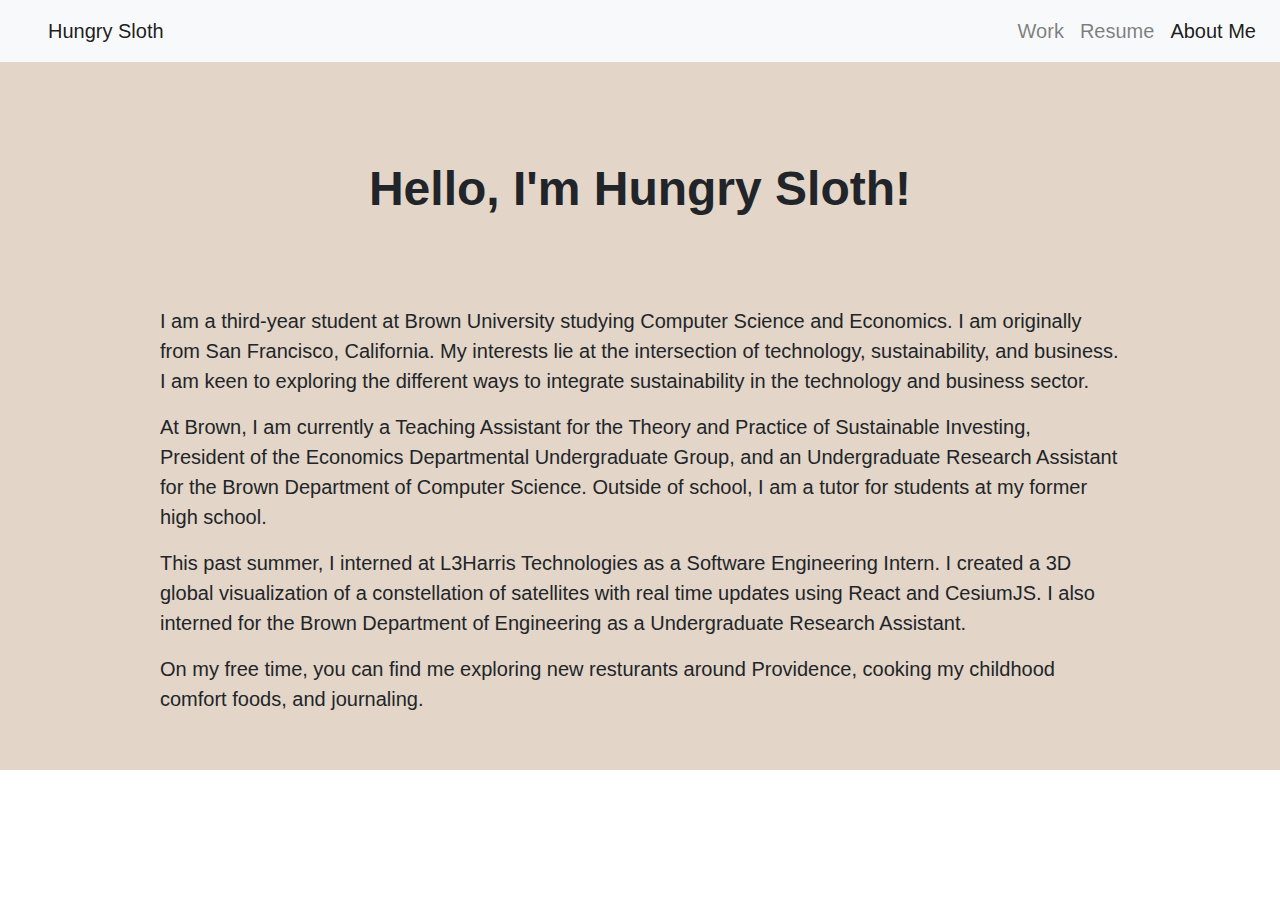
==== about.html @ 65e48c47 "about me padding" ====
<!doctype html>
<html lang="en">

<head>
    <meta charset="utf-8">
    <meta name="viewport" content="width=device-width, initial-scale=1">
    <link rel="stylesheet" href="bootstrap.css">
    <link rel="stylesheet" href="style.css">
    <link rel="stylesheet" href="https://fonts.googleapis.com/css?family=Tangerine">
    <link rel="stylesheet" href="https://cdn.jsdelivr.net/npm/bootstrap@4.3.1/dist/css/bootstrap.min.css"
        integrity="sha384-ggOyR0iXCbMQv3Xipma34MD+dH/1fQ784/j6cY/iJTQUOhcWr7x9JvoRxT2MZw1T" crossorigin="anonymous">
    <link href="https://cdn.jsdelivr.net/npm/bootstrap@5.2.2/dist/css/bootstrap.min.css" rel="stylesheet"
        integrity="sha384-Zenh87qX5JnK2Jl0vWa8Ck2rdkQ2Bzep5IDxbcnCeuOxjzrPF/et3URy9Bv1WTRi" crossorigin="anonymous">
    <script src="https://cdn.jsdelivr.net/npm/bootstrap@5.2.2/dist/js/bootstrap.bundle.min.js"
        integrity="sha384-OERcA2EqjJCMA+/3y+gxIOqMEjwtxJY7qPCqsdltbNJuaOe923+mo//f6V8Qbsw3"
        crossorigin="anonymous"></script>
    <title>Final Portfolio</title>
</head>

<body>
    <!-- nav bar was adopted using https://www.codeply.com/p/7plDNvBJnB -->
    <nav class="navbar navbar-light bg-light navbar-expand-md fixed-top mr-auto #3A1C1B;">
        <a id="left-nav" class="navbar-brand" href="index.html"> Hungry Sloth</a>
        <button class="navbar-toggler" aria-label="toggle navigation" data-bs-toggle="collapse"
            data-bs-target="#navbar">
            <span class="navbar-toggler-icon"></span>
        </button>
        <div class="navbar-collapse collapse mr-auto" id="navbar">
            <ul class="navbar-nav ml-auto">
                <li class="nav-item"><a class="nav-link" aria-current="page" href="index.html">Work</a></li>
                <li class="nav-item"><a class="nav-link">Resume</a></li>
                <li class="nav-item"><a class="nav-link active">About Me</a></li>

            </ul>
        </div>
    </nav>

    <div id="aboutme" class="d-flex flex-column align-items-center">

        <h1>Hello, I'm Hungry Sloth! </h1>
        <p class="lead" id="bio">I am a third-year student at Brown University studying Computer Science and
            Economics. I am originally from San Francisco, California. My interests lie at the intersection of
            technology, sustainability, and business. I am keen to exploring the different ways to integrate
            sustainability in the technology and business sector.</p>

        <p class="lead" id="bio">At Brown, I am currently a Teaching Assistant for the Theory and Practice of
            Sustainable Investing, President of the Economics Departmental Undergraduate Group, and an Undergraduate
            Research Assistant for the Brown Department of Computer Science. Outside of school, I am a tutor for
            students at my former high school.</p>

        <p class="lead" id="bio">This past summer, I interned at L3Harris Technologies as a Software Engineering Intern.
            I created a 3D global visualization of a constellation of satellites with real time updates using React and
            CesiumJS. I also interned for the Brown Department of Engineering as a Undergraduate Research Assistant.
        </p>

        <p class="lead" id="bio">On my free time, you can find me exploring new resturants around Providence, cooking
            my childhood comfort foods, and journaling.
        </p>
    </div>

</body>

</html>
---- style.css ----
.logo {
    padding-left: 1rem;
    width: 10rem;
    height: 5rem;
}

.menubar {
    width: 2rem;
    height: 2rem;
}

.navbar-nav {
    font-size: 20px;
    color: black;
}

#left-nav {
    padding-left: 2rem;
}

.banner {
    width: 100%;
    height: 500px;
    position: relative;
    object-fit: cover;
}

.hours {
    align-items: center;
    justify-content: center;
}

#title {
    padding-bottom: 40px;
    background-color: #d0a3bc9a;
}

#aboutme {
    padding-bottom: 40px;
    background-color: #d0b9a39a;
}

#aboutme h1 {
    padding-top: 10rem;
    padding-bottom: 5rem;
    font-size: 3rem;
    font-weight: bold;
    /* font-family: "Belleza"; */
    align-items: center;
    justify-content: center;
    justify-items: center;
    align-content: center;
    text-align: center;
}

#title h1 {
    padding-top: 10rem;
    padding-bottom: 5rem;
    font-size: 3rem;
    font-weight: bold;
    /* font-family: "Belleza"; */
    align-items: center;
    justify-content: center;
    justify-items: center;
    align-content: center;
    text-align: center;
}

h3 {
    text-align: center;
    margin-left: 3rem;
    margin-right: 3rem;
}

img {
    width: 60%;
    height: auto;
    align-items: center;
    justify-content: center;
}

li span {
    font-weight: normal;
}

.market-container {
    display: flex;
    justify-content: center;
    align-items: center;
    flex-wrap: wrap;
    gap: 5rem;
    padding-bottom: 5rem;

}

/* .market-container img {
    width: 350px;
    height: 250px;
} */


a:hover img {
    transform: scale(1.05);
    box-shadow: 0 0 10px rgba(0, 0, 0, 0.5);
}

.market-card {
    display: flex;
    flex-direction: column;
    align-items: stretch;
    justify-content: center;
}

.innews-container {
    display: flex;
    justify-content: center;
    align-items: center;
    flex-wrap: wrap;
    gap: 5rem;
    background-color: #dee4dd;
    padding-top: 7rem;
    padding-bottom: 7rem;
}

.innews-container img {
    width: 350px;
    height: 350px;
}

.innews-card {
    display: flex;
    flex-direction: column;
    align-items: stretch;
    justify-content: center;
}

.dev-container {
    display: flex;
    justify-content: center;
    align-items: center;
    flex-wrap: wrap;
    gap: 5rem;

    padding-top: 7rem;
    padding-bottom: 5rem;
}

.dev-container img {
    width: 350px;
    height: 280px;
}

.dev-card {
    display: flex;
    flex-direction: column;
    align-items: stretch;
    justify-content: center;
}

.dev-card h2 {
    color: #960f59d0;
}

.innews-card p {
    display: flex;
    flex-direction: column;
    align-items: stretch;
    justify-content: center;
    flex-wrap: wrap;
    width: 350px;
}

#bio {
    padding-left: 10rem;
    padding-right: 10rem;
}

#title-text h1 {
    padding: 3rem;
    text-align: left;
}

#title-text h3 {
    width: 30rem;
    text-align: left;
}

#overview {
    background-color: #dee4dd;
    display: flex;
}

#preparation {
    background-color: #dee4dd;
    display: flex;
    flex-direction: column;
    align-items: stretch;
    flex-wrap: wrap;
}

#observations {
    background-color: #dee4dd;
    display: flex;
    flex-direction: column;
    align-items: stretch;
    flex-wrap: wrap;
}

#innews {
    background-color: #dee4dd;
    display: flex;
    flex-direction: column;
    align-items: stretch;
    flex-wrap: wrap;
}

#dev {

    display: flex;
    flex-direction: column;
    align-items: stretch;
    flex-wrap: wrap;
    background-color: #efcde09a;
}

#about-prod {

    display: flex;
    flex-direction: column;
    align-items: stretch;
    flex-wrap: wrap;
    background-color: #efcde09a;
}

#about-prod h2 {

    padding-bottom: 2rem;
}

#product {
    padding-left: 3rem;
    padding-right: 3rem;
    padding-bottom: 3rem;
}

hr {
    width: 80%;
    color: black;
    background-color: black;
}

#modals {
    height: 10rem;
    width: 10rem;
}

.partner {
    display: flex;
    flex-wrap: wrap;
    flex-direction: row;
}

.row {
    display: flex;
    right: 0px;
}

.column {
    flex: 33.33%;
}

.question {
    position: fixed;
    bottom: 0px;
    right: 0px;
    padding-right: 1rem;
}

.innews-card h4 {
    display: flex;
    flex-direction: row;
    align-items: stretch;
    justify-content: center;
    flex-wrap: wrap;
    width: 350px;
    right: 0px;
}

.innews-card h3 {
    display: flex;
    flex-direction: row;
    align-items: stretch;
    justify-content: center;
    flex-wrap: wrap;
    width: 350px;
    right: 0px;
}

.dev-card h4 {
    display: flex;
    flex-direction: row;
    align-items: stretch;
    justify-content: center;
    text-align: left;
    flex-wrap: wrap;
    width: 350px;
    right: 0px;
    padding-bottom: 2rem;
}

/* h1 {
    display: flex;
    flex-direction: row;
    align-items: center;
    justify-content: center;
    flex-wrap: wrap;
} */

.iconDetails {
    float: left;
    height: 15rem;
    width: 20rem;
    padding-right: 2rem;
}

.container2 {
    width: 100%;
    display: flex;
    align-items: center;
    flex-direction: column;
}

.container2 img {
    width: 20rem;
    margin-left: 10rem;
    margin-right: 5rem;
}

#arrow {
    width: 2rem;
    height: 2rem;
}

#arr {
    text-align: center;
}

.mkt {
    padding-top: 60px;
    padding-bottom: 2rem;
}

.thenews {
    padding-top: 1rem;
    padding-bottom: 2rem;
}

.market-card h4 {
    display: flex;
    flex-direction: row;
    align-items: stretch;
    justify-content: center;
    flex-wrap: wrap;
    width: 350px;
    right: 0px;
}

.innews-card h4 {
    display: flex;
    flex-direction: row;
    align-items: stretch;
    justify-content: center;
    flex-wrap: wrap;
    width: 350px;
    right: 0px;
}

#logo {
    width: 4.7rem;
    height: 2.8rem;
}

#logo2 {
    width: 3rem;
    height: 3rem;
}

/* ABOUT SECTION */

.about-container {
    display: flex;
    justify-content: center;
    flex-wrap: wrap;
    gap: 5rem;
    background-color: #dee4dd;
    padding-top: 30px;
}

.about-card {
    width: 30rem;
    text-align: center;
}

.about-card h2 {
    padding-bottom: 2rem;
}

.about-card div {
    height: 25rem;
}

@media (max-width: 1200px) {
    .about-card {
        width: 20rem;
        height: 15rem;
    }

    .about-card div {
        height: 15rem;
    }

    #title h1 {
        text-align: center;
    }

    #title p {
        text-align: left;
    }

    #title-text h3 {
        width: 20rem;
        text-align: left;
    }

    .title h3 {
        text-align: left;
    }

    .innews-container img {
        width: 200px;
        height: 200px;
    }

}

@media (min-width: 1998px) {
    .about-card {
        width: 80rem;
        height: 80rem;
    }

    .about-card div {
        height: 80rem;
    }

    #title h1 {
        text-align: center;
        font-size: 20rem;
    }

    #hours h3 {
        font-size: 8rem;
        text-align: center;
    }

    #market {
        padding-top: 7rem;
    }

    #market h2 {
        font-size: 10rem;
        text-align: center;
    }

    #market img {
        width: 40rem;
    }

    .market-container {
        display: flex;
        justify-content: center;
        align-items: center;
        flex-wrap: wrap;
        gap: 5rem;

    }

    /* .market-container img {
        width: 400rem;
        height: 200rem;
    } */

    #modals {
        height: 40rem;
        width: 40rem;
    }

    #news {
        padding-top: 7rem;
    }

    #news h2 {
        font-size: 10rem;
        text-align: center;
    }

    #news h3 {
        font-size: 8rem;
        display: flex;
        flex-direction: column;
        align-items: stretch;
        justify-content: center;
        text-align: center;
    }

    #news h4 {
        font-size: 6rem;
        display: flex;
        flex-direction: column;
        align-items: stretch;
        justify-content: center;
        text-align: center;
    }

    .innews-container {
        display: flex;
        justify-content: center;
        align-items: center;
        flex-wrap: wrap;
        gap: 30rem;
        background-color: #dee4dd;
        /* padding-top: 5rem;
        padding-bottom: 5rem; */
    }

    .innews-container img {
        width: 80rem;
        height: 50rem;
    }

    .innews-card {
        display: flex;
        flex-direction: column;
        align-items: stretch;
        justify-content: center;
    }

    #arrtitle {
        display: flex;
        flex-direction: column;
        align-items: stretch;
        justify-content: center;
        flex-wrap: wrap;
        width: 80rem;
        text-align: center;
    }

    #arr {
        display: flex;
        flex-direction: column;
        align-items: stretch;
        justify-content: center;
        flex-wrap: wrap;
        width: 80rem;
        text-align: center;
    }

    #about {
        font-size: 10rem;
    }

    #foot p {
        font-size: 6rem;
    }

    #arrow {
        width: 6rem;
        height: 6rem;
    }

    #logo {
        width: 15rem;
        height: 10rem;
    }

    #logo2 {
        width: 10rem;
        height: 10rem;
    }

    .about-card div {
        height: 60rem;
    }

    .about-container {
        display: flex;
        justify-content: center;
        flex-wrap: wrap;
        gap: 30rem;
        background-color: #dee4dd;
        padding-top: 10rem;
    }


    .banner {
        width: 100%;
        height: 1500px;
        position: relative;
        object-fit: cover;
    }

    .navbar {
        min-height: 300px;
    }

    .navbar-expand-md .navbar-nav {
        padding: 30rem;
    }

    .logo {
        padding-left: 1rem;
        width: 40rem;
        height: 20rem;
    }

    .navbar-nav {
        font-size: 6rem;
    }
}

#foot {
    padding-top: 50px;
}
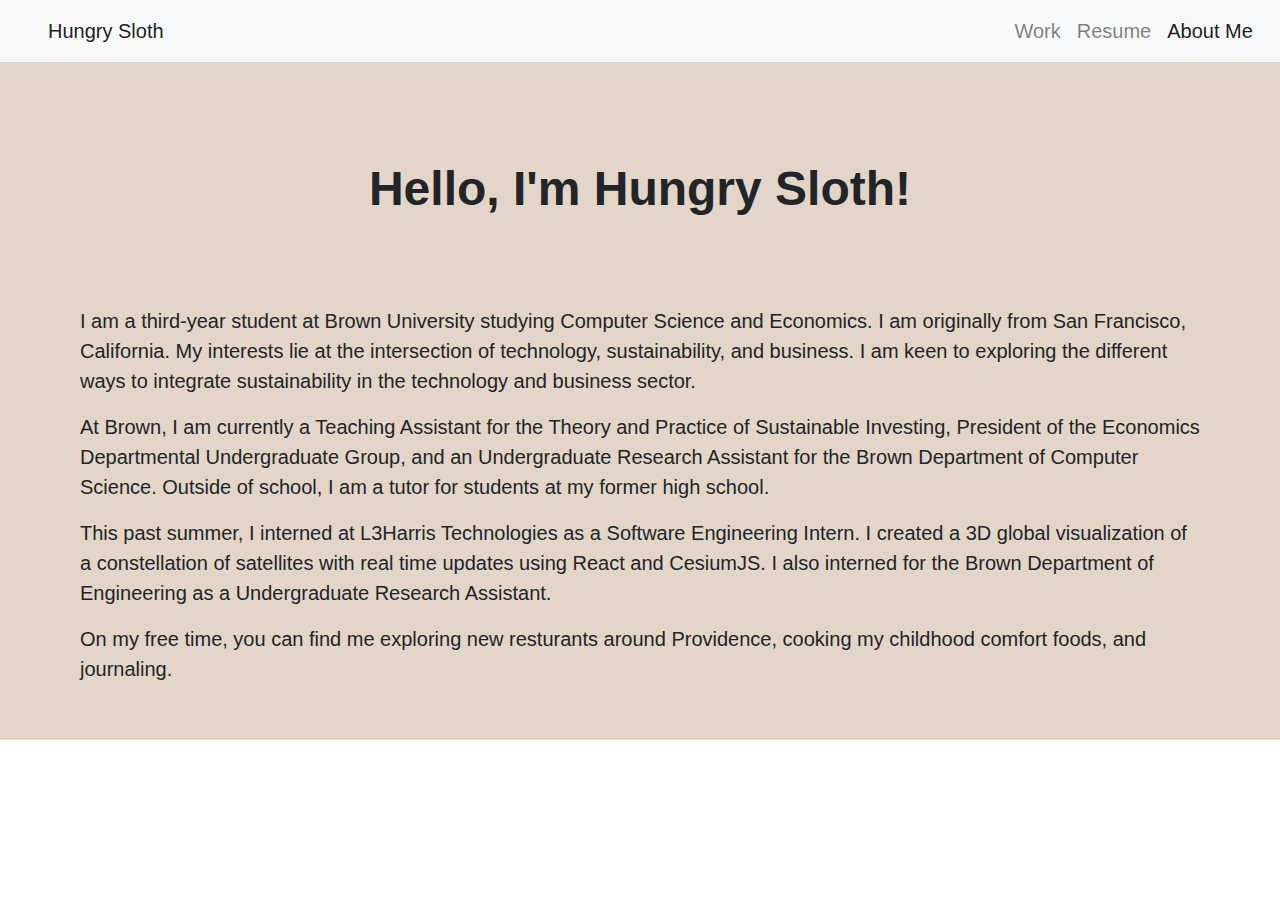
==== commit 39aba36c: "fixed responsiveness" ====
--- a/about.html
+++ b/about.html
@@ -28,14 +28,14 @@
         <div class="navbar-collapse collapse mr-auto" id="navbar">
             <ul class="navbar-nav ml-auto">
                 <li class="nav-item"><a class="nav-link" aria-current="page" href="index.html">Work</a></li>
-                <li class="nav-item"><a class="nav-link">Resume</a></li>
+                <li class="nav-item"><a class="nav-link" href="resume.html">Resume</a></li>
                 <li class="nav-item"><a class="nav-link active">About Me</a></li>
 
             </ul>
         </div>
     </nav>
 
-    <div id="aboutme" class="d-flex flex-column align-items-center">
+    <div id="aboutme" class="d-flex flex-column">
 
         <h1>Hello, I'm Hungry Sloth! </h1>
         <p class="lead" id="bio">I am a third-year student at Brown University studying Computer Science and
--- a/style.css
+++ b/style.css
@@ -1,17 +1,319 @@
-.logo {
-    padding-left: 1rem;
-    width: 10rem;
-    height: 5rem;
-}
-
-.menubar {
-    width: 2rem;
-    height: 2rem;
+/* html {
+    -webkit-font-smoothing: antialiased !important;
+    -moz-osx-font-smoothing: grayscale !important;
+    -ms-font-smoothing: antialiased !important;
+}
+
+body {
+    font-family: 'Open Sans', sans-serif;
+    font-size: 16px;
+    color: #555555;
+} */
+
+.md-stepper-horizontal {
+    display: table;
+    width: 100%;
+    margin: 0 auto;
+    /* background-color: #FFFFFF;
+    box-shadow: 0 3px 8px -6px rgba(0, 0, 0, .50); */
+}
+
+.md-stepper-horizontal .md-step {
+    display: table-cell;
+    position: relative;
+    padding: 24px;
+}
+
+/* .md-stepper-horizontal .md-step:hover,
+.md-stepper-horizontal .md-step:active {
+    background-color: rgba(0, 0, 0, 0.04);
+}
+
+.md-stepper-horizontal .md-step:active {
+    border-radius: 15% / 75%;
+}
+
+.md-stepper-horizontal .md-step:first-child:active {
+    border-top-left-radius: 0;
+    border-bottom-left-radius: 0;
+}
+
+.md-stepper-horizontal .md-step:last-child:active {
+    border-top-right-radius: 0;
+    border-bottom-right-radius: 0;
+}
+
+.md-stepper-horizontal .md-step:hover .md-step-circle {
+    background-color: #ac1717;
+} */
+
+.md-stepper-horizontal .md-step:first-child .md-step-bar-left,
+.md-stepper-horizontal .md-step:last-child .md-step-bar-right {
+    display: none;
+}
+
+.md-stepper-horizontal .md-step .md-step-circle {
+    width: 30px;
+    height: 30px;
+    margin: 0 auto;
+    background-color: #000000;
+    border-radius: 50%;
+    text-align: center;
+    line-height: 30px;
+    font-size: 16px;
+    font-weight: 600;
+    color: #FFFFFF;
+}
+
+/* .md-stepper-horizontal.green .md-step.active .md-step-circle {
+    background-color: #00AE4D;
+} */
+
+.md-stepper-horizontal.orange .md-step.active .md-step-circle {
+    background-color: #2f2c29;
+}
+
+/* .md-stepper-horizontal .md-step.active .md-step-circle {
+    background-color: rgb(33, 150, 243);
+} */
+
+.md-stepper-horizontal .md-step.done .md-step-circle:before {
+    font-family: 'FontAwesome';
+    font-weight: 100;
+    content: "\f00c";
+}
+
+.md-stepper-horizontal .md-step.done .md-step-circle *,
+.md-stepper-horizontal .md-step.editable .md-step-circle * {
+    display: none;
+}
+
+.md-stepper-horizontal .md-step.editable .md-step-circle {
+    -moz-transform: scaleX(-1);
+    -o-transform: scaleX(-1);
+    -webkit-transform: scaleX(-1);
+    transform: scaleX(-1);
+}
+
+.md-stepper-horizontal .md-step.editable .md-step-circle:before {
+    /* font-family: 'FontAwesome'; */
+    font-weight: 100;
+    content: "\f040";
+}
+
+.md-stepper-horizontal .md-step .md-step-title {
+    margin-top: 16px;
+    font-size: 16px;
+    font-weight: 600;
+}
+
+.md-stepper-horizontal .md-step .md-step-title,
+.md-stepper-horizontal .md-step .md-step-optional {
+    text-align: center;
+    color: rgba(0, 0, 0, .26);
+}
+
+.md-stepper-horizontal .md-step.active .md-step-title {
+    font-weight: 600;
+    color: rgba(0, 0, 0, .87);
+}
+
+.md-stepper-horizontal .md-step.active.done .md-step-title,
+.md-stepper-horizontal .md-step.active.editable .md-step-title {
+    font-weight: 600;
+}
+
+.md-stepper-horizontal .md-step .md-step-optional {
+    font-size: 12px;
+}
+
+.md-stepper-horizontal .md-step.active .md-step-optional {
+    color: rgba(0, 0, 0, .54);
+}
+
+.md-stepper-horizontal .md-step .md-step-bar-left,
+.md-stepper-horizontal .md-step .md-step-bar-right {
+    position: absolute;
+    top: 36px;
+    height: 1px;
+    border-top: 1px solid #000000;
+}
+
+.md-stepper-horizontal .md-step .md-step-bar-right {
+    right: 0;
+    left: 50%;
+    margin-left: 20px;
+}
+
+.md-stepper-horizontal .md-step .md-step-bar-left {
+    left: 0;
+    right: 50%;
+    margin-right: 20px;
+}
+
+#hifi-iterative {
+    width: 13rem;
+    height: auto;
+}
+
+.userContainer {
+    display: flex;
+    flex-direction: row;
+    align-items: top;
+    justify-content: center;
+    gap: 5rem;
+    flex-wrap: wrap;
+}
+
+.userCard {
+    width: 300px;
+    background-color: #ebebeb;
+    border-radius: 15px;
+    box-shadow: 0 0 10px 0 rgba(0, 0, 0, 0.2);
+    color: black;
+}
+
+.userImage {
+    width: 200px;
+    height: 200px;
+    border-radius: 50%;
+    object-fit: cover;
+    margin-top: 1rem;
+
+}
+
+#userImageOne {
+    background-color: #32a0d0;
+    justify-content: center;
+    align-items: center;
+}
+
+#userImageTwo {
+    background-color: #828bec;
+}
+
+#userImageThree {
+    background-color: #943bc7;
+}
+
+
+.userHeader {
+    padding: 1rem;
+    font-size: 1.5rem;
+    font-weight: 600;
+    padding: 1rem;
+    align-items: center;
+    justify-content: center;
+    text-align: center;
+}
+
+.userSectionContainer {
+    text-align: left;
+    padding: 0 1rem;
+}
+
+/* a {
+        margin: 0 auto;
+        color:rgb(189, 17, 104);
+        text-decoration: underline;
+      }
+  
+      a:hover {
+        color:rgb(124, 5, 64);
+      } */
+
+.userSectionHeader {
+    font-size: 1.2rem;
+    font-weight: 600;
+    padding-bottom: 0.5rem;
+    text-align: center;
+}
+
+strong {
+    padding-left: 0.5rem;
+}
+
+ul {
+    padding-left: 2.5rem;
+    margin: 0.2rem;
+}
+
+
+
+
+#vis-design {
+    width: 18rem;
+    height: 20rem;
+}
+
+.feedbackContainer {
+    display: flex;
+    flex-direction: row;
+    align-items: top;
+    justify-content: center;
+    gap: 5rem;
+    flex-wrap: wrap;
+}
+
+.feedbackItem {
+    /* flex: 1; */
+    width: 320px;
+    background-color: #ebebeb;
+    border-radius: 15px;
+    box-shadow: 0 0 10px 0 rgba(0, 0, 0, 0.2);
+    color: black;
+}
+
+.feedbackImage {
+    width: 320px;
+    height: 200px;
+    border-radius: 10px;
+    object-fit: cover;
+}
+
+.feedbackHeader {
+    padding: 1rem;
+    font-size: 1.5rem;
+    font-weight: 500;
+    align-items: center;
+    justify-content: center;
+    text-align: center;
+}
+
+.feedbackTextContainer {
+    display: flex;
+    flex-direction: row;
+    align-items: top;
+    justify-content: center;
+    gap: 1rem;
+    padding: 0 1rem;
+    text-align: left;
 }
 
 .navbar-nav {
     font-size: 20px;
     color: black;
+}
+
+.proto-container img {
+    width: 350px;
+    height: 290px;
+}
+
+.proto-container {
+    display: flex;
+    justify-content: center;
+    align-items: start;
+    flex-wrap: wrap;
+    gap: 2rem;
+}
+
+#design {
+
+    text-align: center;
+    justify-content: center;
+    align-items: center;
+    padding-bottom: 5rem;
 }
 
 #left-nav {
@@ -33,6 +335,30 @@
 #title {
     padding-bottom: 40px;
     background-color: #d0a3bc9a;
+}
+
+#dev-title {
+    padding-top: 60px;
+    padding-bottom: 40px;
+    background-color: #d0a3bc9a;
+}
+
+#redesign-title {
+    padding-top: 60px;
+    padding-bottom: 40px;
+    background-color: #7f9fc9c4;
+}
+
+#iterative-title {
+    padding-top: 60px;
+    padding-bottom: 40px;
+    background-color: #a278bd9a;
+}
+
+#personas-title {
+    padding-top: 60px;
+    padding-bottom: 40px;
+    background-color: #3a211f57;
 }
 
 #aboutme {
@@ -66,6 +392,58 @@
     text-align: center;
 }
 
+#dev-title h1 {
+    padding-top: 15rem;
+    padding-bottom: 15rem;
+    font-size: 5rem;
+    font-weight: bold;
+    /* font-family: "Belleza"; */
+    align-items: center;
+    justify-content: center;
+    justify-items: center;
+    align-content: center;
+    text-align: center;
+}
+
+#iterative-title h1 {
+    padding-top: 15rem;
+    padding-bottom: 15rem;
+    font-size: 5rem;
+    font-weight: bold;
+    /* font-family: "Belleza"; */
+    align-items: center;
+    justify-content: center;
+    justify-items: center;
+    align-content: center;
+    text-align: center;
+}
+
+#redesign-title h1 {
+    padding-top: 15rem;
+    padding-bottom: 15rem;
+    font-size: 5rem;
+    font-weight: bold;
+    /* font-family: "Belleza"; */
+    align-items: center;
+    justify-content: center;
+    justify-items: center;
+    align-content: center;
+    text-align: center;
+}
+
+#personas-title h1 {
+    padding-top: 15rem;
+    padding-bottom: 15rem;
+    font-size: 5rem;
+    font-weight: bold;
+    /* font-family: "Belleza"; */
+    align-items: center;
+    justify-content: center;
+    justify-items: center;
+    align-content: center;
+    text-align: center;
+}
+
 h3 {
     text-align: center;
     margin-left: 3rem;
@@ -93,13 +471,51 @@
 
 }
 
+#market img {
+    height: 20rem;
+}
+
 /* .market-container img {
     width: 350px;
     height: 250px;
 } */
 
-
-a:hover img {
+.probs-container {
+    display: flex;
+    justify-content: center;
+    align-items: start;
+    flex-wrap: wrap;
+    gap: 2rem;
+    padding-left: 3rem;
+    padding-right: 3rem;
+}
+
+.probs-container img {
+    width: 350px;
+    height: 290px;
+}
+
+.probs-card {
+    display: flex;
+    flex-direction: column;
+    align-items: stretch;
+    justify-content: center;
+    background-color: rgb(255, 255, 255);
+    padding: 1rem;
+    width: 16rem;
+    border-radius: 2rem;
+}
+
+#probs {
+    display: flex;
+    flex-direction: column;
+    align-items: stretch;
+    flex-wrap: wrap;
+    padding-bottom: 3rem;
+}
+
+
+a.links:hover img {
     transform: scale(1.05);
     box-shadow: 0 0 10px rgba(0, 0, 0, 0.5);
 }
@@ -139,10 +555,9 @@
     justify-content: center;
     align-items: center;
     flex-wrap: wrap;
-    gap: 5rem;
-
     padding-top: 7rem;
-    padding-bottom: 5rem;
+    column-gap: 15rem;
+    padding-bottom: 3rem;
 }
 
 .dev-container img {
@@ -161,6 +576,84 @@
     color: #960f59d0;
 }
 
+.redesign-container {
+    display: flex;
+    justify-content: center;
+    align-items: center;
+    flex-wrap: wrap;
+    padding-top: 7rem;
+    column-gap: 15rem;
+    padding-bottom: 2rem;
+}
+
+.redesign-container img {
+    width: 350px;
+    height: 280px;
+}
+
+.redesign-card {
+    display: flex;
+    flex-direction: column;
+    align-items: stretch;
+    justify-content: center;
+}
+
+.redesign-card h2 {
+    color: #0f4096de;
+}
+
+.iterative-container {
+    display: flex;
+    justify-content: center;
+    align-items: center;
+    flex-wrap: wrap;
+    padding-top: 7rem;
+    column-gap: 15rem;
+    padding-bottom: 3rem;
+}
+
+.iterative-container img {
+    width: 350px;
+    height: 280px;
+}
+
+.iterative-card {
+    display: flex;
+    flex-direction: column;
+    align-items: stretch;
+    justify-content: center;
+}
+
+.iterative-card h2 {
+    color: #5e0f96d0;
+}
+
+.personas-container {
+    display: flex;
+    justify-content: center;
+    align-items: center;
+    flex-wrap: wrap;
+    padding-top: 7rem;
+    column-gap: 15rem;
+    padding-bottom: 2rem;
+}
+
+.personas-container img {
+    width: 350px;
+    height: 280px;
+}
+
+.personas-card {
+    display: flex;
+    flex-direction: column;
+    align-items: stretch;
+    justify-content: center;
+}
+
+.personas-card h2 {
+    color: #471e1ede;
+}
+
 .innews-card p {
     display: flex;
     flex-direction: column;
@@ -171,8 +664,8 @@
 }
 
 #bio {
-    padding-left: 10rem;
-    padding-right: 10rem;
+    margin-left: 5rem;
+    margin-right: 5rem;
 }
 
 #title-text h1 {
@@ -220,9 +713,38 @@
     flex-direction: column;
     align-items: stretch;
     flex-wrap: wrap;
+
     background-color: #efcde09a;
 }
 
+#responsive-redesign {
+
+    display: flex;
+    flex-direction: column;
+    align-items: stretch;
+    flex-wrap: wrap;
+    background-color: #a1b9dd9a;
+}
+
+#personas-stoyboarding {
+
+    display: flex;
+    flex-direction: column;
+    align-items: stretch;
+    flex-wrap: wrap;
+    background-color: #452a2a27;
+}
+
+#iterative {
+
+    display: flex;
+    flex-direction: column;
+    align-items: stretch;
+    flex-wrap: wrap;
+
+    background-color: #bea3d09a;
+}
+
 #about-prod {
 
     display: flex;
@@ -233,20 +755,126 @@
 }
 
 #about-prod h2 {
-
+    text-align: center;
     padding-bottom: 2rem;
 }
 
+#about-prod h4 {
+    text-align: left;
+    padding-left: 10rem;
+    align-self: flex-start;
+}
+
+#redesign-probs {
+
+    display: flex;
+    flex-direction: column;
+    align-items: stretch;
+    flex-wrap: wrap;
+    background-color: #a1b9dd9a;
+}
+
+#redesign-probs h2 {
+    text-align: center;
+    padding-bottom: 2rem;
+}
+
+#redesign-probs h4 {
+    text-align: left;
+    padding-left: 10rem;
+    align-self: flex-start;
+}
+
+#iterative-prod {
+
+    display: flex;
+    flex-direction: column;
+    align-items: stretch;
+    flex-wrap: wrap;
+    background-color: #bea3d09a;
+}
+
+#iterative-prod h2 {
+    text-align: center;
+    padding-bottom: 2rem;
+}
+
+#iterative-prod h4 {
+    text-align: left;
+    padding-left: 10rem;
+    align-self: flex-start;
+}
+
+#personas-probs {
+
+    display: flex;
+    flex-direction: column;
+    align-items: stretch;
+    flex-wrap: wrap;
+    background-color: #452a2a27;
+}
+
+#personas-probs h2 {
+    text-align: center;
+    padding-bottom: 2rem;
+}
+
+#personas-probs h4 {
+    text-align: left;
+    padding-left: 10rem;
+    align-self: flex-start;
+}
+
 #product {
-    padding-left: 3rem;
-    padding-right: 3rem;
+    padding-left: 10rem;
+    padding-right: 10rem;
     padding-bottom: 3rem;
+}
+
+#problem {
+    padding-left: 10rem;
+    padding-right: 10rem;
 }
 
 hr {
     width: 80%;
     color: black;
     background-color: black;
+    justify-content: center;
+    align-items: center;
+}
+
+.wire-container {
+    display: flex;
+    justify-content: center;
+    align-items: start;
+    flex-wrap: wrap;
+    gap: 2rem;
+    padding-left: 7rem;
+    padding-right: 7rem;
+}
+
+.wire-container img {
+    width: 350px;
+    height: 290px;
+}
+
+#persona {
+    height: 20rem;
+}
+
+#wireframe {
+    height: 100%;
+}
+
+#storyboard {
+    width: 40rem;
+    height: 60rem;
+}
+
+#sketch {
+    width: 250px;
+    height: auto;
 }
 
 #modals {
@@ -276,6 +904,18 @@
     padding-right: 1rem;
 }
 
+button {
+    background: none;
+    color: inherit;
+    border: none;
+    padding: 0;
+    font: inherit;
+    cursor: pointer;
+    outline: inherit;
+    width: 7rem;
+    height: 5rem;
+}
+
 .innews-card h4 {
     display: flex;
     flex-direction: row;
@@ -300,7 +940,44 @@
     display: flex;
     flex-direction: row;
     align-items: stretch;
-    justify-content: center;
+    /* justify-content: center; */
+    text-align: left;
+    flex-wrap: wrap;
+    width: 350px;
+    right: 0px;
+    padding-bottom: 2rem;
+}
+
+.iterative-card h4 {
+    display: flex;
+    flex-direction: row;
+    align-items: stretch;
+    /* justify-content: center; */
+    text-align: left;
+    flex-wrap: wrap;
+    width: 350px;
+    right: 0px;
+    padding-bottom: 2rem;
+}
+
+.personas-card h4 {
+    display: flex;
+    flex-direction: row;
+    align-items: stretch;
+    /* justify-content: center; */
+    text-align: left;
+    flex-wrap: wrap;
+    width: 350px;
+    right: 0px;
+    padding-bottom: 2rem;
+}
+
+
+.redesign-card h4 {
+    display: flex;
+    flex-direction: row;
+    align-items: stretch;
+    /* justify-content: center; */
     text-align: left;
     flex-wrap: wrap;
     width: 350px;
@@ -375,14 +1052,8 @@
     right: 0px;
 }
 
-#logo {
-    width: 4.7rem;
-    height: 2.8rem;
-}
-
-#logo2 {
-    width: 3rem;
-    height: 3rem;
+.card {
+    width: 25rem;
 }
 
 /* ABOUT SECTION */
@@ -444,7 +1115,55 @@
 }
 
 @media (min-width: 1998px) {
-    .about-card {
+
+    #probs {
+        padding-top: 2rem;
+    }
+
+    .probs-card p {
+        display: flex;
+        flex-direction: column;
+        align-items: stretch;
+        justify-content: center;
+        flex-wrap: wrap;
+        width: 900px;
+    }
+
+    .probs-card {
+        height: 1050px;
+
+        display: flex;
+        flex-direction: column;
+        align-items: stretch;
+        justify-content: center;
+        background-color: rgba(250, 228, 183, 0.718);
+        padding: 5rem;
+        width: 1050px;
+    }
+
+    .card {
+        width: 40rem;
+    }
+
+    /* .mkt {
+        padding-top: 60px;
+        padding-bottom: 2rem;
+        font-size: 20rem;
+    } */
+
+    #title-text h1 {
+        padding: 3rem;
+        text-align: left;
+        font-size: 10rem;
+    }
+
+    #title-text h3 {
+        width: 100rem;
+        text-align: left;
+        font-size: 6rem;
+    }
+
+    #innews .about-card {
         width: 80rem;
         height: 80rem;
     }
@@ -465,15 +1184,21 @@
 
     #market {
         padding-top: 7rem;
+        align-items: center;
+        justify-content: center;
     }
 
     #market h2 {
-        font-size: 10rem;
+        font-size: 8rem;
+        align-items: center;
+        justify-content: center;
         text-align: center;
+        padding-bottom: 10rem;
     }
 
     #market img {
         width: 40rem;
+        height: 30rem;
     }
 
     .market-container {
@@ -481,9 +1206,13 @@
         justify-content: center;
         align-items: center;
         flex-wrap: wrap;
-        gap: 5rem;
-
-    }
+        gap: 8rem;
+        /* width: 10rem; */
+    }
+
+    /* .card-img-top img {
+        width: 50rem;
+    } */
 
     /* .market-container img {
         width: 400rem;
@@ -527,10 +1256,19 @@
         justify-content: center;
         align-items: center;
         flex-wrap: wrap;
-        gap: 30rem;
+        gap: 10rem;
         background-color: #dee4dd;
-        /* padding-top: 5rem;
-        padding-bottom: 5rem; */
+        padding-top: 15rem;
+        padding-bottom: 15rem;
+    }
+
+    #sloth {
+        height: 45rem;
+        width: 45rem;
+    }
+
+    #aboutme h1 {
+        font-size: 10rem;
     }
 
     .innews-container img {
@@ -543,6 +1281,12 @@
         flex-direction: column;
         align-items: stretch;
         justify-content: center;
+    }
+
+    #bio {
+        font-size: 4rem;
+        padding-left: 20rem;
+        padding-right: 20rem;
     }
 
     #arrtitle {
@@ -613,8 +1357,21 @@
         min-height: 300px;
     }
 
+
+    #left-nav {
+        font-size: 40px;
+    }
+
+    .nav-item {
+        font-size: 40px;
+    }
+
+    #innews {
+        padding-top: 20rem;
+    }
+
     .navbar-expand-md .navbar-nav {
-        padding: 30rem;
+        /* padding: 20rem; */
     }
 
     .logo {
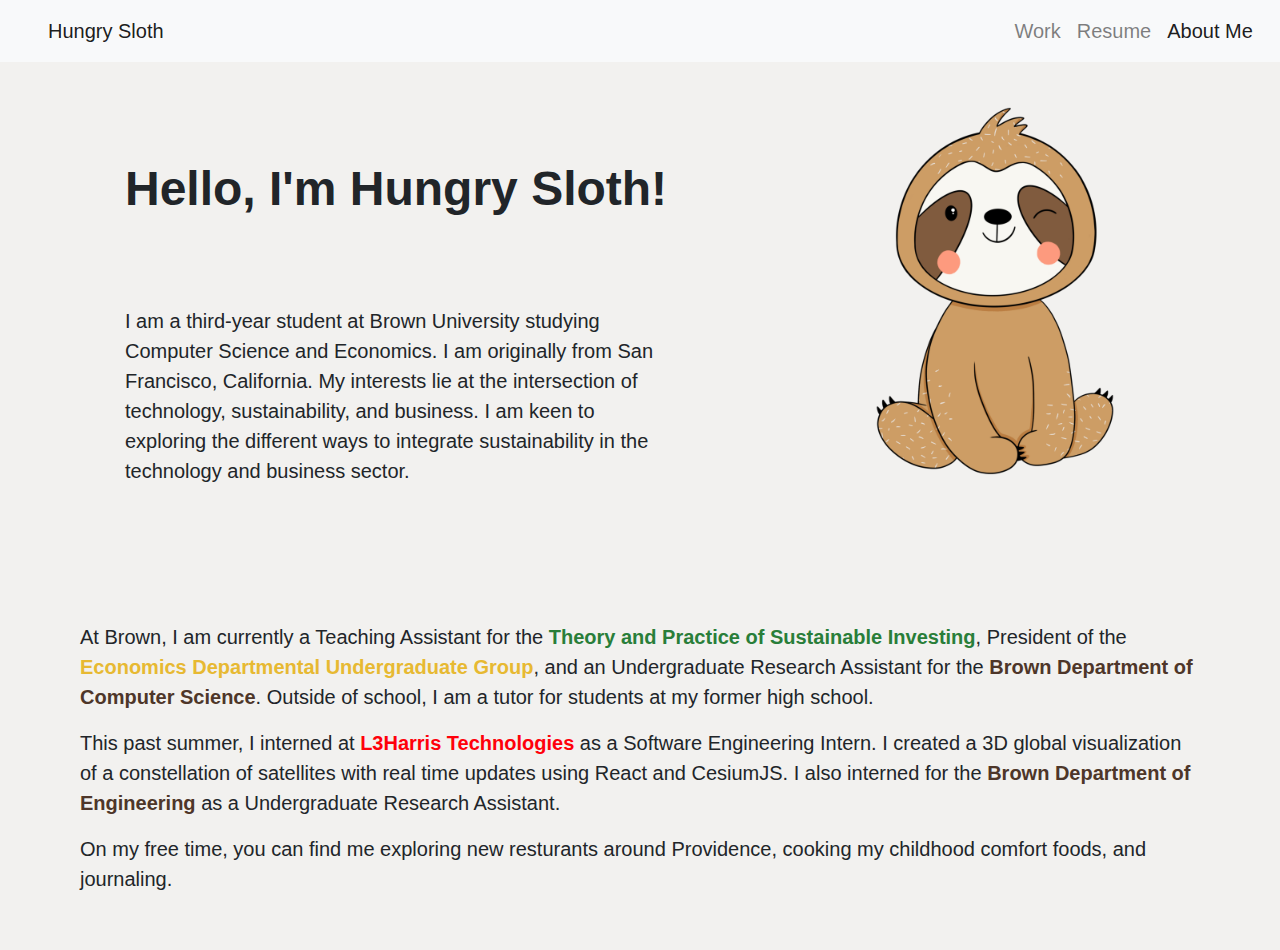
==== commit 40a2b185: "added responsiveness" ====
--- a/about.html
+++ b/about.html
@@ -36,21 +36,45 @@
     </nav>
 
     <div id="aboutme" class="d-flex flex-column">
+        <section id="abt" class="container-fluid display-flex">
 
-        <h1>Hello, I'm Hungry Sloth! </h1>
-        <p class="lead" id="bio">I am a third-year student at Brown University studying Computer Science and
-            Economics. I am originally from San Francisco, California. My interests lie at the intersection of
-            technology, sustainability, and business. I am keen to exploring the different ways to integrate
-            sustainability in the technology and business sector.</p>
+            <div class="abt-container">
 
-        <p class="lead" id="bio">At Brown, I am currently a Teaching Assistant for the Theory and Practice of
-            Sustainable Investing, President of the Economics Departmental Undergraduate Group, and an Undergraduate
-            Research Assistant for the Brown Department of Computer Science. Outside of school, I am a tutor for
-            students at my former high school.</p>
+                <div class="dev-card">
 
-        <p class="lead" id="bio">This past summer, I interned at L3Harris Technologies as a Software Engineering Intern.
+                    <h1>Hello, I'm Hungry Sloth! </h1>
+                    <p class="lead">I am a third-year student at Brown University studying Computer Science and
+                        Economics. I am originally from San Francisco, California. My interests lie at the intersection
+                        of
+                        technology, sustainability, and business. I am keen to exploring the different ways to integrate
+                        sustainability in the technology and business sector.</p>
+                </div>
+                <div class="dev-card">
+
+                    <img src="images/about-sloth.webp" alt="cool animals" />
+                </div>
+            </div>
+
+        </section>
+    </div>
+    <div id="aboutme" class="d-flex flex-column">
+        <p class="lead" id="bio">At Brown, I am currently a Teaching Assistant for the <span
+                style="color:#297e39; font-weight:bold;">Theory and Practice of
+                Sustainable Investing</span>, President of the
+            <span style="color:#e7b932; font-weight:bold;">Economics Departmental Undergraduate Group</span>, and an
+            Undergraduate
+            Research Assistant for the <span style="color:#4E3629; font-weight:bold;">Brown Department of Computer
+                Science</span>. Outside
+            of school, I am a tutor for
+            students at my former high school.
+        </p>
+
+        <p class="lead" id="bio">This past summer, I interned at
+            <span class="lead" style="color:#ff000a; font-weight:bold;">L3Harris Technologies</span>
+            as a Software Engineering Intern.
             I created a 3D global visualization of a constellation of satellites with real time updates using React and
-            CesiumJS. I also interned for the Brown Department of Engineering as a Undergraduate Research Assistant.
+            CesiumJS. I also interned for the <span style="color:#4E3629; font-weight:bold;">Brown Department of
+                Engineering</span> as a Undergraduate Research Assistant.
         </p>
 
         <p class="lead" id="bio">On my free time, you can find me exploring new resturants around Providence, cooking
--- a/style.css
+++ b/style.css
@@ -63,6 +63,7 @@
     font-size: 16px;
     font-weight: 600;
     color: #FFFFFF;
+
 }
 
 /* .md-stepper-horizontal.green .md-step.active .md-step-circle {
@@ -212,16 +213,6 @@
     padding: 0 1rem;
 }
 
-/* a {
-        margin: 0 auto;
-        color:rgb(189, 17, 104);
-        text-decoration: underline;
-      }
-  
-      a:hover {
-        color:rgb(124, 5, 64);
-      } */
-
 .userSectionHeader {
     font-size: 1.2rem;
     font-weight: 600;
@@ -237,9 +228,6 @@
     padding-left: 2.5rem;
     margin: 0.2rem;
 }
-
-
-
 
 #vis-design {
     width: 18rem;
@@ -363,7 +351,7 @@
 
 #aboutme {
     padding-bottom: 40px;
-    background-color: #d0b9a39a;
+    background-color: #eae7e49a;
 }
 
 #aboutme h1 {
@@ -372,12 +360,31 @@
     font-size: 3rem;
     font-weight: bold;
     /* font-family: "Belleza"; */
-    align-items: center;
+    /* align-items: center;
     justify-content: center;
     justify-items: center;
     align-content: center;
-    text-align: center;
-}
+    text-align: center; */
+}
+
+#resume-cont {
+    padding-bottom: 40px;
+    background-color: #d0a3a39a;
+}
+
+#resume-cont h1 {
+    padding-top: 10rem;
+    padding-bottom: 5rem;
+    font-size: 3rem;
+    font-weight: bold;
+    /* font-family: "Belleza"; */
+    align-items: center;
+    justify-content: center;
+    justify-items: center;
+    align-content: center;
+    text-align: center;
+}
+
 
 #title h1 {
     padding-top: 10rem;
@@ -560,9 +567,30 @@
     padding-bottom: 3rem;
 }
 
+.abt-container {
+    display: flex;
+    justify-content: center;
+    align-items: center;
+    flex-wrap: wrap;
+    /* padding-top: 7rem; */
+    column-gap: 10rem;
+    padding-bottom: 3rem;
+}
+
+.abt-container img {
+    width: 350px;
+    height: 280px;
+}
+
 .dev-container img {
     width: 350px;
-    height: 280px;
+    height: auto;
+}
+
+.dev-card img {
+    padding-top: 3rem;
+    width: 20rem;
+    height: auto;
 }
 
 .dev-card {
@@ -666,6 +694,7 @@
 #bio {
     margin-left: 5rem;
     margin-right: 5rem;
+
 }
 
 #title-text h1 {
@@ -717,6 +746,17 @@
     background-color: #efcde09a;
 }
 
+#abt {
+
+    display: flex;
+    flex-direction: column;
+    align-items: stretch;
+    flex-wrap: wrap;
+
+    /* background-color: #efcde09a; */
+}
+
+
 #responsive-redesign {
 
     display: flex;
@@ -746,7 +786,7 @@
 }
 
 #about-prod {
-
+    padding-top: 60px;
     display: flex;
     flex-direction: column;
     align-items: stretch;
@@ -755,6 +795,48 @@
 }
 
 #about-prod h2 {
+    text-align: center;
+    padding-bottom: 2rem;
+}
+
+#about-api {
+    padding-top: 60px;
+    display: flex;
+    flex-direction: column;
+    align-items: stretch;
+    flex-wrap: wrap;
+    background-color: #efcde09a;
+}
+
+#about-api h2 {
+    text-align: center;
+    padding-bottom: 2rem;
+}
+
+#about-architecture {
+    padding-top: 60px;
+    display: flex;
+    flex-direction: column;
+    align-items: stretch;
+    flex-wrap: wrap;
+    background-color: #efcde09a;
+}
+
+#about-architecture h2 {
+    text-align: center;
+    padding-bottom: 2rem;
+}
+
+#about-conclusion {
+    padding-top: 60px;
+    display: flex;
+    flex-direction: column;
+    align-items: stretch;
+    flex-wrap: wrap;
+    background-color: #efcde09a;
+}
+
+#about-conclusion h2 {
     text-align: center;
     padding-bottom: 2rem;
 }
@@ -766,7 +848,7 @@
 }
 
 #redesign-probs {
-
+    padding-top: 60px;
     display: flex;
     flex-direction: column;
     align-items: stretch;
@@ -775,6 +857,76 @@
 }
 
 #redesign-probs h2 {
+    text-align: center;
+    padding-bottom: 2rem;
+}
+
+#redesign-problems {
+    padding-top: 60px;
+    display: flex;
+    flex-direction: column;
+    align-items: stretch;
+    flex-wrap: wrap;
+    background-color: #a1b9dd9a;
+}
+
+#redesign-problems h2 {
+    text-align: center;
+    padding-bottom: 2rem;
+}
+
+#redesign-wires {
+    padding-top: 60px;
+    display: flex;
+    flex-direction: column;
+    align-items: stretch;
+    flex-wrap: wrap;
+    background-color: #a1b9dd9a;
+}
+
+#redesign-wires h2 {
+    text-align: center;
+    padding-bottom: 2rem;
+}
+
+#redesign-guide {
+    padding-top: 60px;
+    display: flex;
+    flex-direction: column;
+    align-items: stretch;
+    flex-wrap: wrap;
+    background-color: #a1b9dd9a;
+}
+
+#redesign-guide h2 {
+    text-align: center;
+    padding-bottom: 2rem;
+}
+
+#redesign-protos {
+    padding-top: 60px;
+    display: flex;
+    flex-direction: column;
+    align-items: stretch;
+    flex-wrap: wrap;
+    background-color: #a1b9dd9a;
+}
+
+#redesign-protos h2 {
+    text-align: center;
+    padding-bottom: 2rem;
+}
+
+#redesign-conclusion {
+    padding-top: 60px;
+    display: flex;
+    flex-direction: column;
+    align-items: stretch;
+    flex-wrap: wrap;
+    background-color: #a1b9dd9a;
+}
+
+#redesign-conclusion h2 {
     text-align: center;
     padding-bottom: 2rem;
 }
@@ -786,7 +938,7 @@
 }
 
 #iterative-prod {
-
+    padding-top: 60px;
     display: flex;
     flex-direction: column;
     align-items: stretch;
@@ -795,6 +947,104 @@
 }
 
 #iterative-prod h2 {
+    text-align: center;
+    padding-bottom: 2rem;
+}
+
+#iterative-proto {
+    padding-top: 60px;
+    display: flex;
+    flex-direction: column;
+    align-items: stretch;
+    flex-wrap: wrap;
+    background-color: #bea3d09a;
+}
+
+#iterative-proto h2 {
+    text-align: center;
+    padding-bottom: 2rem;
+}
+
+#iterative-sketch {
+    padding-top: 60px;
+    display: flex;
+    flex-direction: column;
+    align-items: stretch;
+    flex-wrap: wrap;
+    background-color: #bea3d09a;
+}
+
+#iterative-sketch h2 {
+    text-align: center;
+    padding-bottom: 2rem;
+}
+
+#iterative-wires {
+    padding-top: 60px;
+    display: flex;
+    flex-direction: column;
+    align-items: stretch;
+    flex-wrap: wrap;
+    background-color: #bea3d09a;
+}
+
+#iterative-wires h2 {
+    text-align: center;
+    padding-bottom: 2rem;
+}
+
+#iterative-critique {
+    padding-top: 60px;
+    display: flex;
+    flex-direction: column;
+    align-items: stretch;
+    flex-wrap: wrap;
+    background-color: #bea3d09a;
+}
+
+#iterative-critique h2 {
+    text-align: center;
+    padding-bottom: 2rem;
+}
+
+#iterative-revised {
+    padding-top: 60px;
+    display: flex;
+    flex-direction: column;
+    align-items: stretch;
+    flex-wrap: wrap;
+    background-color: #bea3d09a;
+}
+
+#iterative-revised h2 {
+    text-align: center;
+    padding-bottom: 2rem;
+}
+
+#iterative-analysis {
+    padding-top: 60px;
+    display: flex;
+    flex-direction: column;
+    align-items: stretch;
+    flex-wrap: wrap;
+    background-color: #bea3d09a;
+}
+
+#iterative-analysis h2 {
+    text-align: center;
+    padding-bottom: 2rem;
+}
+
+#iterative-conclusion {
+    padding-top: 60px;
+    display: flex;
+    flex-direction: column;
+    align-items: stretch;
+    flex-wrap: wrap;
+    background-color: #bea3d09a;
+}
+
+#iterative-conclusion h2 {
     text-align: center;
     padding-bottom: 2rem;
 }
@@ -806,7 +1056,7 @@
 }
 
 #personas-probs {
-
+    padding-top: 60px;
     display: flex;
     flex-direction: column;
     align-items: stretch;
@@ -815,6 +1065,76 @@
 }
 
 #personas-probs h2 {
+    text-align: center;
+    padding-bottom: 2rem;
+}
+
+#personas-sketch {
+    padding-top: 60px;
+    display: flex;
+    flex-direction: column;
+    align-items: stretch;
+    flex-wrap: wrap;
+    background-color: #452a2a27;
+}
+
+#personas-sketch h2 {
+    text-align: center;
+    padding-bottom: 2rem;
+}
+
+#personas-obs {
+    padding-top: 60px;
+    display: flex;
+    flex-direction: column;
+    align-items: stretch;
+    flex-wrap: wrap;
+    background-color: #452a2a27;
+}
+
+#personas-obs h2 {
+    text-align: center;
+    padding-bottom: 2rem;
+}
+
+#personas-personas {
+    padding-top: 60px;
+    display: flex;
+    flex-direction: column;
+    align-items: stretch;
+    flex-wrap: wrap;
+    background-color: #452a2a27;
+}
+
+#personas-personas h2 {
+    text-align: center;
+    padding-bottom: 2rem;
+}
+
+#personas-story {
+    padding-top: 60px;
+    display: flex;
+    flex-direction: column;
+    align-items: stretch;
+    flex-wrap: wrap;
+    background-color: #452a2a27;
+}
+
+#personas-story h2 {
+    text-align: center;
+    padding-bottom: 2rem;
+}
+
+#personas-conclusion {
+    padding-top: 60px;
+    display: flex;
+    flex-direction: column;
+    align-items: stretch;
+    flex-wrap: wrap;
+    background-color: #452a2a27;
+}
+
+#personas-conclusion h2 {
     text-align: center;
     padding-bottom: 2rem;
 }
@@ -948,6 +1268,21 @@
     padding-bottom: 2rem;
 }
 
+.dev-card p {
+    display: flex;
+    flex-direction: row;
+    align-items: stretch;
+    /* justify-content: center; */
+    text-align: left;
+    flex-wrap: wrap;
+    width: 550px;
+    justify-content: left;
+    /* padding-left: 5rem;
+    padding-right: 5rem; */
+    right: 0px;
+    padding-bottom: 2rem;
+}
+
 .iterative-card h4 {
     display: flex;
     flex-direction: row;
@@ -1078,6 +1413,12 @@
 
 .about-card div {
     height: 25rem;
+}
+
+@media (max-width: 990px) {
+    .md-stepper-horizontal {
+        display: none;
+    }
 }
 
 @media (max-width: 1200px) {
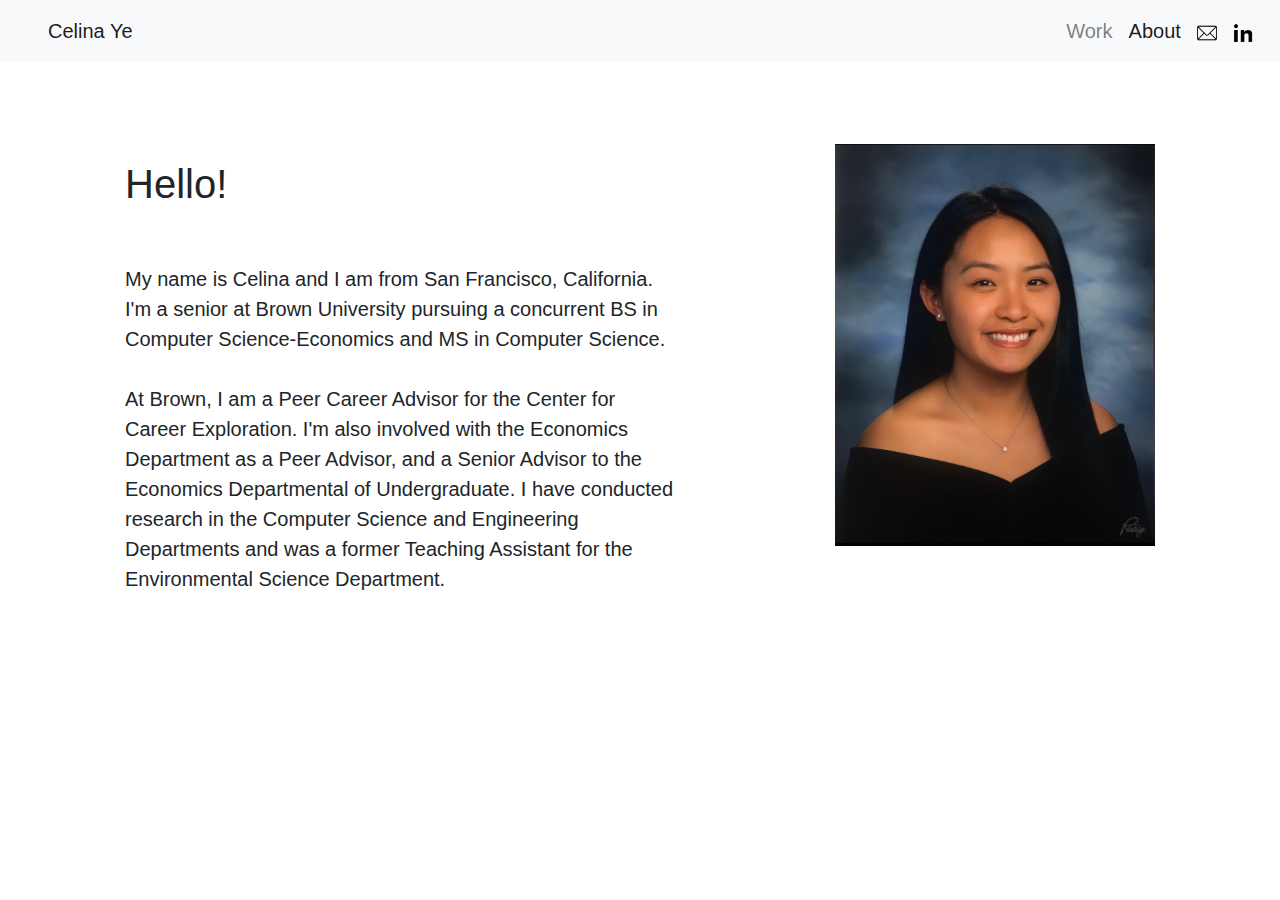
==== commit c20b7acb: "updated portfolio" ====
--- a/about.html
+++ b/about.html
@@ -14,13 +14,13 @@
     <script src="https://cdn.jsdelivr.net/npm/bootstrap@5.2.2/dist/js/bootstrap.bundle.min.js"
         integrity="sha384-OERcA2EqjJCMA+/3y+gxIOqMEjwtxJY7qPCqsdltbNJuaOe923+mo//f6V8Qbsw3"
         crossorigin="anonymous"></script>
-    <title>Final Portfolio</title>
+    <title>Celina Ye</title>
 </head>
 
 <body>
     <!-- nav bar was adopted using https://www.codeply.com/p/7plDNvBJnB -->
     <nav class="navbar navbar-light bg-light navbar-expand-md fixed-top mr-auto #3A1C1B;">
-        <a id="left-nav" class="navbar-brand" href="index.html"> Hungry Sloth</a>
+        <a id="left-nav" class="navbar-brand" href="index.html"> Celina Ye</a>
         <button class="navbar-toggler" aria-label="toggle navigation" data-bs-toggle="collapse"
             data-bs-target="#navbar">
             <span class="navbar-toggler-icon"></span>
@@ -28,9 +28,13 @@
         <div class="navbar-collapse collapse mr-auto" id="navbar">
             <ul class="navbar-nav ml-auto">
                 <li class="nav-item"><a class="nav-link" aria-current="page" href="index.html">Work</a></li>
-                <li class="nav-item"><a class="nav-link" href="resume.html">Resume</a></li>
-                <li class="nav-item"><a class="nav-link active">About Me</a></li>
-
+                <!-- <li class="nav-item"><a class="nav-link" href="resume.html">Resume</a></li> -->
+                <li class="nav-item"><a class="nav-link active">About</a></li>
+                <li class="nav-item"><a class="nav-link active" href="mailto:celina_ye@brown.edu"><img id="nav-logos"
+                            src="images/mail.png" width="20" height="20"></a> </li>
+                <li class="nav-item"> <a class="nav-link active" href="https://www.linkedin.com/in/celinaye/">
+                        <img id="nav-logos" src="images/linkedin.png" width="20" height="20">
+                    </a></li>
             </ul>
         </div>
     </nav>
@@ -42,23 +46,26 @@
 
                 <div class="dev-card">
 
-                    <h1>Hello, I'm Hungry Sloth! </h1>
-                    <p class="lead">I am a third-year student at Brown University studying Computer Science and
-                        Economics. I am originally from San Francisco, California. My interests lie at the intersection
-                        of
-                        technology, sustainability, and business. I am keen to exploring the different ways to integrate
-                        sustainability in the technology and business sector.</p>
+                    <h1>Hello!</h1>
+                    <p class="lead">My name is Celina and I am from San Francisco, California. I'm a senior at Brown
+                        University pursuing a concurrent BS in Computer Science-Economics and MS in Computer Science.
+                        <br><br>
+                        At Brown, I am a Peer Career Advisor for the Center for Career Exploration. I'm also involved with the Economics Department as a Peer Advisor, and a Senior
+                        Advisor to the Economics Departmental of Undergraduate. I have conducted
+                        research in the Computer
+                        Science and Engineering Departments and was a former Teaching Assistant for the Environmental Science Department.
+                    </p>
                 </div>
                 <div class="dev-card">
 
-                    <img src="images/about-sloth.webp" alt="cool animals" />
+                    <img src="images/profile.jpg" alt="profile picture" />
                 </div>
             </div>
 
         </section>
     </div>
-    <div id="aboutme" class="d-flex flex-column">
-        <p class="lead" id="bio">At Brown, I am currently a Teaching Assistant for the <span
+    <!-- <div id="aboutme" class="d-flex flex-column"> -->
+    <!-- <p class="lead" id="bio">At Brown, I am currently a Teaching Assistant for the <span
                 style="color:#297e39; font-weight:bold;">Theory and Practice of
                 Sustainable Investing</span>, President of the
             <span style="color:#e7b932; font-weight:bold;">Economics Departmental Undergraduate Group</span>, and an
@@ -67,20 +74,21 @@
                 Science</span>. Outside
             of school, I am a tutor for
             students at my former high school.
+        </p> -->
+
+    <!-- <p class="lead" id="bio"> I was previously a technology consulting intern at <span class="lead"
+                style="font-weight: bold;">Deloitte</span>, where I designed
+            Salesforce implementation screens and produced prototypes of the Indiana State Childcare Licensing
+            Management System Portal. I was also a software engineering intern at
+            <span class="lead" style="font-weight: bold;">L3Harris Technologies</span> and created a 3D global
+            visualization of a constellation of satellites with real time updates using React and
+            CesiumJS.
         </p>
 
-        <p class="lead" id="bio">This past summer, I interned at
-            <span class="lead" style="color:#ff000a; font-weight:bold;">L3Harris Technologies</span>
-            as a Software Engineering Intern.
-            I created a 3D global visualization of a constellation of satellites with real time updates using React and
-            CesiumJS. I also interned for the <span style="color:#4E3629; font-weight:bold;">Brown Department of
-                Engineering</span> as a Undergraduate Research Assistant.
-        </p>
-
-        <p class="lead" id="bio">On my free time, you can find me exploring new resturants around Providence, cooking
-            my childhood comfort foods, and journaling.
-        </p>
-    </div>
+        <p class="lead" id="bio">In my free time, I love travelling, cooking, exploring new resturants around
+            Providence, and reading.
+        </p> -->
+    <!-- </div> -->
 
 </body>
 
--- a/style.css
+++ b/style.css
@@ -350,15 +350,15 @@
 }
 
 #aboutme {
-    padding-bottom: 40px;
-    background-color: #eae7e49a;
+    padding-bottom: 20px;
+    /* background-color: #eae7e49a; */
 }
 
 #aboutme h1 {
     padding-top: 10rem;
-    padding-bottom: 5rem;
-    font-size: 3rem;
-    font-weight: bold;
+    padding-bottom: 3rem;
+    /* font-size: 3rem; */
+    /* font-weight: bold; */
     /* font-family: "Belleza"; */
     /* align-items: center;
     justify-content: center;
@@ -369,13 +369,17 @@
 
 #resume-cont {
     padding-bottom: 40px;
-    background-color: #d0a3a39a;
+    /* background-color: #d0a3a39a; */
+}
+
+#proj-description {
+    padding: 1rem;
 }
 
 #resume-cont h1 {
     padding-top: 10rem;
     padding-bottom: 5rem;
-    font-size: 3rem;
+    font-size: 2rem;
     font-weight: bold;
     /* font-family: "Belleza"; */
     align-items: center;
@@ -464,6 +468,29 @@
     justify-content: center;
 }
 
+.short-bio {
+    padding-top: 200px;
+    padding-bottom: 50px;
+    padding-left: 70px;
+    padding-right: 70px;
+}
+
+#bio-desc {
+    padding-left: 70px;
+    padding-bottom: 20px;
+    padding-left: 70px;
+    padding-right: 70px;
+    font-size: 20px;
+}
+
+#nav-logos {
+    width: 20px;
+
+    height: auto;
+    /* align-items: center;
+    justify-content: center; */
+}
+
 li span {
     font-weight: normal;
 }
@@ -540,7 +567,7 @@
     align-items: center;
     flex-wrap: wrap;
     gap: 5rem;
-    background-color: #dee4dd;
+    /* background-color: #dee4dd; */
     padding-top: 7rem;
     padding-bottom: 7rem;
 }
@@ -708,12 +735,12 @@
 }
 
 #overview {
-    background-color: #dee4dd;
+    /* background-color: #dee4dd; */
     display: flex;
 }
 
 #preparation {
-    background-color: #dee4dd;
+    /* background-color: #dee4dd; */
     display: flex;
     flex-direction: column;
     align-items: stretch;
@@ -721,7 +748,7 @@
 }
 
 #observations {
-    background-color: #dee4dd;
+    /* background-color: #dee4dd; */
     display: flex;
     flex-direction: column;
     align-items: stretch;
@@ -729,11 +756,12 @@
 }
 
 #innews {
-    background-color: #dee4dd;
-    display: flex;
-    flex-direction: column;
-    align-items: stretch;
-    flex-wrap: wrap;
+    /* background-color: #dee4dd; */
+    display: flex;
+    flex-direction: column;
+    align-items: stretch;
+    flex-wrap: wrap;
+    padding: 5rem;
 }
 
 #dev {
@@ -1398,7 +1426,7 @@
     justify-content: center;
     flex-wrap: wrap;
     gap: 5rem;
-    background-color: #dee4dd;
+    /* background-color: #dee4dd; */
     padding-top: 30px;
 }
 
@@ -1598,7 +1626,7 @@
         align-items: center;
         flex-wrap: wrap;
         gap: 10rem;
-        background-color: #dee4dd;
+        /* background-color: #dee4dd; */
         padding-top: 15rem;
         padding-bottom: 15rem;
     }
@@ -1682,7 +1710,7 @@
         justify-content: center;
         flex-wrap: wrap;
         gap: 30rem;
-        background-color: #dee4dd;
+        /* background-color: #dee4dd; */
         padding-top: 10rem;
     }
 
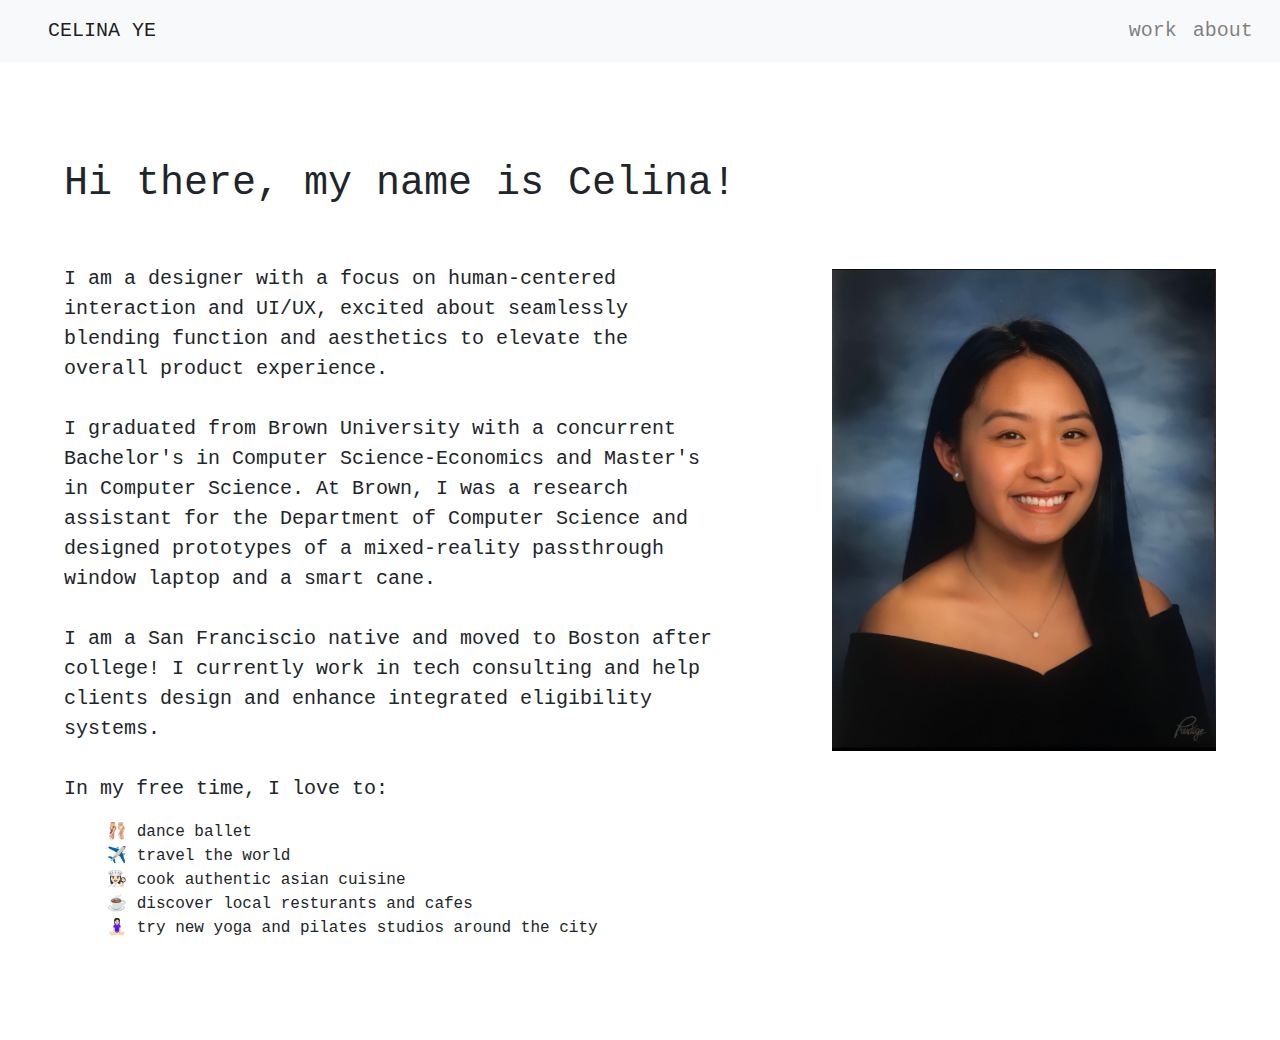
==== commit 7572f570: "update" ====
--- a/about.html
+++ b/about.html
@@ -20,21 +20,22 @@
 <body>
     <!-- nav bar was adopted using https://www.codeply.com/p/7plDNvBJnB -->
     <nav class="navbar navbar-light bg-light navbar-expand-md fixed-top mr-auto #3A1C1B;">
-        <a id="left-nav" class="navbar-brand" href="index.html"> Celina Ye</a>
+        <a id="left-nav" class="navbar-brand" href="index.html"> CELINA YE</a>
         <button class="navbar-toggler" aria-label="toggle navigation" data-bs-toggle="collapse"
             data-bs-target="#navbar">
             <span class="navbar-toggler-icon"></span>
         </button>
         <div class="navbar-collapse collapse mr-auto" id="navbar">
             <ul class="navbar-nav ml-auto">
-                <li class="nav-item"><a class="nav-link" aria-current="page" href="index.html">Work</a></li>
+                <li class="nav-item"><a class="nav-link" aria-current="page" href="work.html">work</a></li>
                 <!-- <li class="nav-item"><a class="nav-link" href="resume.html">Resume</a></li> -->
-                <li class="nav-item"><a class="nav-link active">About</a></li>
-                <li class="nav-item"><a class="nav-link active" href="mailto:celina_ye@brown.edu"><img id="nav-logos"
+                <!-- <li class="nav-item"><a class="nav-link" href="contact.html">contact</a></li> -->
+                <li class="nav-item"><a class="nav-link" href="about.html">about</a></li>
+                <!-- <li class="nav-item"><a class="nav-link active" href="mailto:celina_ye@brown.edu"><img id="nav-logos"
                             src="images/mail.png" width="20" height="20"></a> </li>
                 <li class="nav-item"> <a class="nav-link active" href="https://www.linkedin.com/in/celinaye/">
                         <img id="nav-logos" src="images/linkedin.png" width="20" height="20">
-                    </a></li>
+                    </a></li> -->
             </ul>
         </div>
     </nav>
@@ -46,20 +47,53 @@
 
                 <div class="dev-card">
 
-                    <h1>Hello!</h1>
-                    <p class="lead">My name is Celina and I am from San Francisco, California. I'm a senior at Brown
-                        University pursuing a concurrent BS in Computer Science-Economics and MS in Computer Science.
+                    <h1>Hi there, my name is Celina!</h1>
+                    <p class="lead">I am a designer with a focus on human-centered interaction and UI/UX, excited about
+                        seamlessly blending function and aesthetics to elevate the overall product experience.
                         <br><br>
-                        At Brown, I am a Peer Career Advisor for the Center for Career Exploration. I'm also involved with the Economics Department as a Peer Advisor, and a Senior
+                        I graduated from Brown University with a concurrent Bachelor's in
+                        Computer Science-Economics and Master's in Computer Science. At Brown, I was a research
+                        assistant for the Department of Computer Science and designed prototypes of a
+                        mixed-reality passthrough window laptop and a smart cane.
+                        <br><br>
+                        I am a San Franciscio native and moved to Boston after college! I currently work in tech consulting
+                        and help clients design and enhance integrated eligibility systems.
+                        <br><br>
+                        In my free time, I love to:
+                    <ul style="list-style-type:none;">
+                        
+                        <li>
+                            🩰 dance ballet
+                        </li>
+                        </li>
+                        <li>
+                            ✈️ travel the world
+                        </li>
+                        <li>
+                            👩🏻‍🍳 cook authentic asian cuisine
+                        </li>
+                        <li>
+                            ☕️ discover local resturants and cafes
+                        </li>
+                        <li>
+                            🧘🏻‍♀️ try new yoga and pilates studios around the city
+                        </li>
+                        
+                    </ul>
+                    <!-- At Brown, I am a Peer Career Advisor for the Center for Career Exploration. I'm also involved
+                        with the Economics Department as a Peer Advisor, and a Senior
                         Advisor to the Economics Departmental of Undergraduate. I have conducted
                         research in the Computer
-                        Science and Engineering Departments and was a former Teaching Assistant for the Environmental Science Department.
+                        Science and Engineering Departments and was a former Teaching Assistant for the Environmental
+                        Science Department. -->
                     </p>
+
                 </div>
                 <div class="dev-card">
 
                     <img src="images/profile.jpg" alt="profile picture" />
                 </div>
+
             </div>
 
         </section>
--- a/style.css
+++ b/style.css
@@ -281,6 +281,7 @@
 .navbar-nav {
     font-size: 20px;
     color: black;
+    font-family:'Courier New', Courier, monospace !important;
 }
 
 .proto-container img {
@@ -306,6 +307,7 @@
 
 #left-nav {
     padding-left: 2rem;
+    font-family:'Courier New', Courier, monospace !important;
 }
 
 .banner {
@@ -322,31 +324,31 @@
 
 #title {
     padding-bottom: 40px;
-    background-color: #d0a3bc9a;
+    /* background-color: #d0a3bc9a; */
 }
 
 #dev-title {
     padding-top: 60px;
     padding-bottom: 40px;
-    background-color: #d0a3bc9a;
+    /* background-color: #d0a3bc9a; */
 }
 
 #redesign-title {
     padding-top: 60px;
     padding-bottom: 40px;
-    background-color: #7f9fc9c4;
+    /* background-color: #7f9fc9c4; */
 }
 
 #iterative-title {
     padding-top: 60px;
     padding-bottom: 40px;
-    background-color: #a278bd9a;
+    /* background-color: #a278bd9a; */
 }
 
 #personas-title {
     padding-top: 60px;
     padding-bottom: 40px;
-    background-color: #3a211f57;
+    /* background-color: #3a211f57; */
 }
 
 #aboutme {
@@ -473,6 +475,9 @@
     padding-bottom: 50px;
     padding-left: 70px;
     padding-right: 70px;
+    align-items: center;
+    text-align: center;
+    font-family:'Courier New', Courier, monospace;
 }
 
 #bio-desc {
@@ -481,6 +486,9 @@
     padding-left: 70px;
     padding-right: 70px;
     font-size: 20px;
+    font-family:'Courier New', Courier, monospace;
+    align-items: center;
+    text-align: center;
 }
 
 #nav-logos {
@@ -490,6 +498,13 @@
     /* align-items: center;
     justify-content: center; */
 }
+#my-logos {
+    width: 20px;
+
+    height: 20px;
+    /* align-items: center;
+    justify-content: center; */
+}
 
 li span {
     font-weight: normal;
@@ -502,12 +517,12 @@
     flex-wrap: wrap;
     gap: 5rem;
     padding-bottom: 5rem;
-
-}
-
-#market img {
+    font-family:'Courier New', Courier, monospace !important;
+}
+
+/* #market img {
     height: 20rem;
-}
+} */
 
 /* .market-container img {
     width: 350px;
@@ -559,6 +574,7 @@
     flex-direction: column;
     align-items: stretch;
     justify-content: center;
+    font-family:'Courier New', Courier, monospace !important;
 }
 
 .innews-container {
@@ -600,6 +616,17 @@
     align-items: center;
     flex-wrap: wrap;
     /* padding-top: 7rem; */
+    column-gap: 6rem;
+    padding-bottom: 3rem;
+    font-family:'Courier New', Courier, monospace !important;
+}
+
+.contact-container {
+    display: flex;
+    /* justify-content: center;
+    align-items: center; */
+    flex-wrap: wrap;
+    /* padding-top: 7rem; */
     column-gap: 10rem;
     padding-bottom: 3rem;
 }
@@ -616,7 +643,7 @@
 
 .dev-card img {
     padding-top: 3rem;
-    width: 20rem;
+    width: 24rem;
     height: auto;
 }
 
@@ -771,7 +798,7 @@
     align-items: stretch;
     flex-wrap: wrap;
 
-    background-color: #efcde09a;
+    /* background-color: #efcde09a; */
 }
 
 #abt {
@@ -780,7 +807,7 @@
     flex-direction: column;
     align-items: stretch;
     flex-wrap: wrap;
-
+    font-family:'Courier New', Courier, monospace !important;
     /* background-color: #efcde09a; */
 }
 
@@ -791,7 +818,7 @@
     flex-direction: column;
     align-items: stretch;
     flex-wrap: wrap;
-    background-color: #a1b9dd9a;
+    /* background-color: #a1b9dd9a; */
 }
 
 #personas-stoyboarding {
@@ -810,7 +837,7 @@
     align-items: stretch;
     flex-wrap: wrap;
 
-    background-color: #bea3d09a;
+    /* background-color: #bea3d09a; */
 }
 
 #about-prod {
@@ -819,7 +846,7 @@
     flex-direction: column;
     align-items: stretch;
     flex-wrap: wrap;
-    background-color: #efcde09a;
+    /* background-color: #efcde09a; */
 }
 
 #about-prod h2 {
@@ -833,7 +860,7 @@
     flex-direction: column;
     align-items: stretch;
     flex-wrap: wrap;
-    background-color: #efcde09a;
+    /* background-color: #efcde09a; */
 }
 
 #about-api h2 {
@@ -847,7 +874,7 @@
     flex-direction: column;
     align-items: stretch;
     flex-wrap: wrap;
-    background-color: #efcde09a;
+    /* background-color: #efcde09a; */
 }
 
 #about-architecture h2 {
@@ -861,7 +888,7 @@
     flex-direction: column;
     align-items: stretch;
     flex-wrap: wrap;
-    background-color: #efcde09a;
+    /* background-color: #efcde09a; */
 }
 
 #about-conclusion h2 {
@@ -881,7 +908,7 @@
     flex-direction: column;
     align-items: stretch;
     flex-wrap: wrap;
-    background-color: #a1b9dd9a;
+    /* background-color: #a1b9dd9a; */
 }
 
 #redesign-probs h2 {
@@ -1303,12 +1330,12 @@
     /* justify-content: center; */
     text-align: left;
     flex-wrap: wrap;
-    width: 550px;
+    width: 650px;
     justify-content: left;
     /* padding-left: 5rem;
     padding-right: 5rem; */
     right: 0px;
-    padding-bottom: 2rem;
+    /* padding-bottom: 2rem; */
 }
 
 .iterative-card h4 {
@@ -1386,8 +1413,9 @@
 }
 
 .mkt {
-    padding-top: 60px;
-    padding-bottom: 2rem;
+    padding-top: 6rem;
+    padding-bottom: 2rem;
+    font-family:'Courier New', Courier, monospace !important;
 }
 
 .thenews {
@@ -1403,6 +1431,7 @@
     flex-wrap: wrap;
     width: 350px;
     right: 0px;
+    font-family:'Courier New', Courier, monospace !important;
 }
 
 .innews-card h4 {
@@ -1555,6 +1584,7 @@
         padding-top: 7rem;
         align-items: center;
         justify-content: center;
+        font-family:'Courier New', Courier, monospace !important;
     }
 
     #market h2 {
@@ -1563,11 +1593,13 @@
         justify-content: center;
         text-align: center;
         padding-bottom: 10rem;
+        font-family:'Courier New', Courier, monospace !important;
     }
 
     #market img {
         width: 40rem;
         height: 30rem;
+    
     }
 
     .market-container {
@@ -1576,6 +1608,7 @@
         align-items: center;
         flex-wrap: wrap;
         gap: 8rem;
+        font-family:'Courier New', Courier, monospace !important;
         /* width: 10rem; */
     }
 
@@ -1724,15 +1757,18 @@
 
     .navbar {
         min-height: 300px;
+        font-family:'Courier New', Courier, monospace !important;
     }
 
 
     #left-nav {
         font-size: 40px;
+        font-family:'Courier New', Courier, monospace !important;
     }
 
     .nav-item {
         font-size: 40px;
+        font-family:'Courier New', Courier, monospace !important;
     }
 
     #innews {
@@ -1751,6 +1787,7 @@
 
     .navbar-nav {
         font-size: 6rem;
+        font-family:'Courier New', Courier, monospace !important;
     }
 }
 
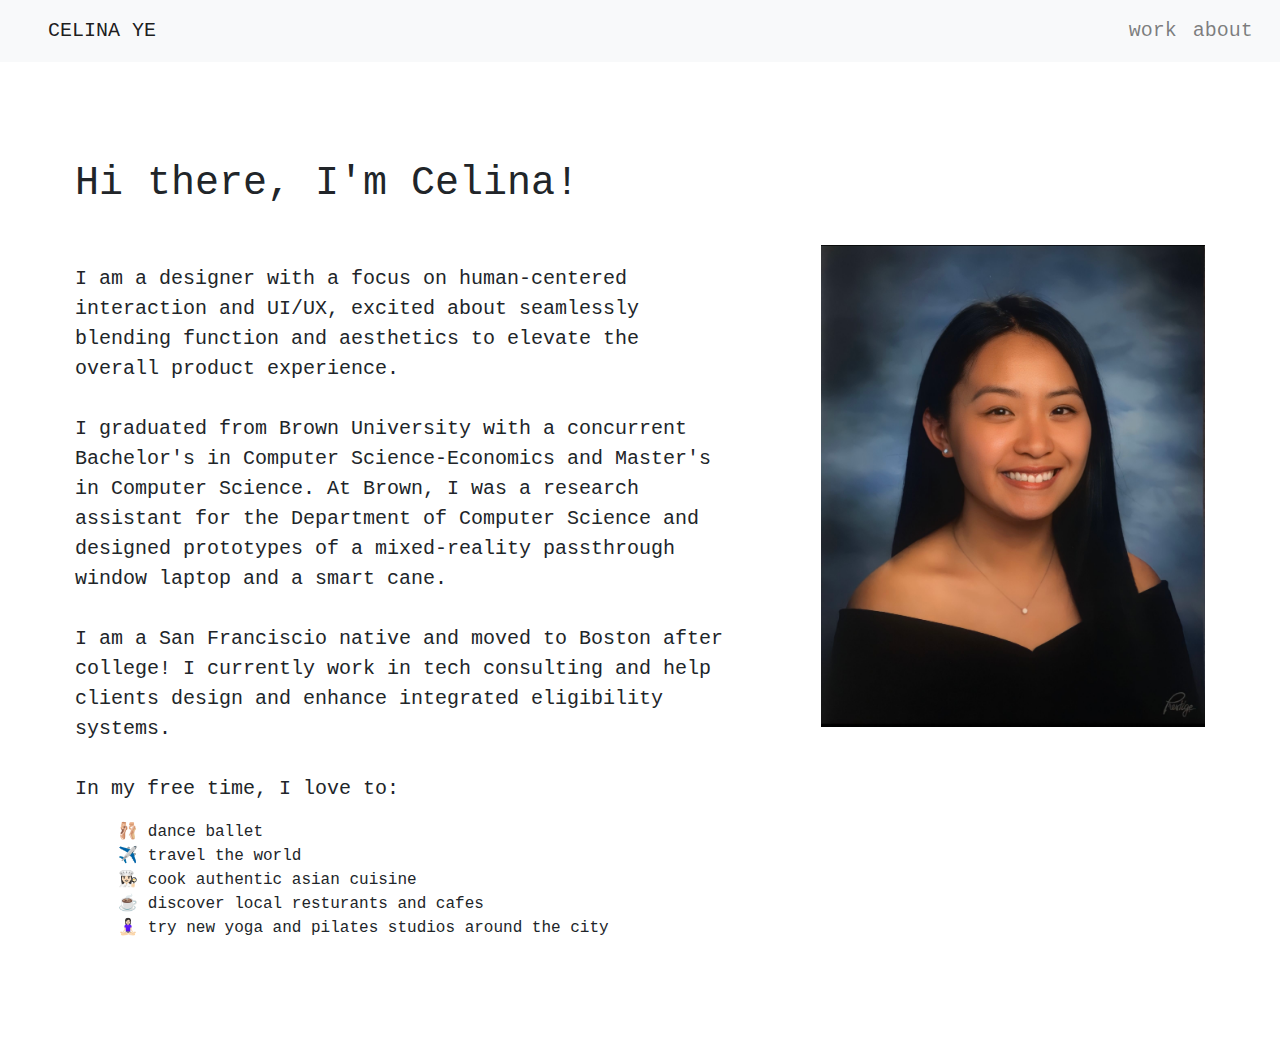
==== commit 8762da12: "updated" ====
--- a/about.html
+++ b/about.html
@@ -47,7 +47,7 @@
 
                 <div class="dev-card">
 
-                    <h1>Hi there, my name is Celina!</h1>
+                    <h1>Hi there, I'm Celina!</h1>
                     <p class="lead">I am a designer with a focus on human-centered interaction and UI/UX, excited about
                         seamlessly blending function and aesthetics to elevate the overall product experience.
                         <br><br>
--- a/style.css
+++ b/style.css
@@ -63,6 +63,8 @@
     font-size: 16px;
     font-weight: 600;
     color: #FFFFFF;
+    
+
 
 }
 
@@ -155,6 +157,12 @@
 #hifi-iterative {
     width: 13rem;
     height: auto;
+    font-family: 'Courier New', Courier, monospace !important;
+}
+
+#hifi-iterative:hover {
+    transform: scale(1.1);
+    transition: transform 0.3s ease-in-out;
 }
 
 .userContainer {
@@ -281,7 +289,7 @@
 .navbar-nav {
     font-size: 20px;
     color: black;
-    font-family:'Courier New', Courier, monospace !important;
+    font-family: 'Courier New', Courier, monospace !important;
 }
 
 .proto-container img {
@@ -302,12 +310,20 @@
     text-align: center;
     justify-content: center;
     align-items: center;
-    padding-bottom: 5rem;
+    /* padding-bottom: 60px; */
+}
+
+#designs {
+
+    text-align: center;
+    justify-content: center;
+    align-items: center;
+    padding-bottom: 60px;
 }
 
 #left-nav {
     padding-left: 2rem;
-    font-family:'Courier New', Courier, monospace !important;
+    font-family: 'Courier New', Courier, monospace !important;
 }
 
 .banner {
@@ -330,19 +346,22 @@
 #dev-title {
     padding-top: 60px;
     padding-bottom: 40px;
-    /* background-color: #d0a3bc9a; */
+    background-color: #a6d0a39a;
+    font-family: 'Courier New', Courier, monospace !important;
 }
 
 #redesign-title {
     padding-top: 60px;
     padding-bottom: 40px;
     /* background-color: #7f9fc9c4; */
+    font-family: 'Courier New', Courier, monospace !important;
 }
 
 #iterative-title {
     padding-top: 60px;
     padding-bottom: 40px;
-    /* background-color: #a278bd9a; */
+    background-color: #a278bd9a;
+    font-family: 'Courier New', Courier, monospace !important;
 }
 
 #personas-title {
@@ -353,6 +372,7 @@
 
 #aboutme {
     padding-bottom: 20px;
+    /* background-color: #a6d0a39a; */
     /* background-color: #eae7e49a; */
 }
 
@@ -416,6 +436,8 @@
     justify-items: center;
     align-content: center;
     text-align: center;
+    background-color: #a6d0a39a;
+    font-family: 'Courier New', Courier, monospace !important;
 }
 
 #iterative-title h1 {
@@ -429,6 +451,7 @@
     justify-items: center;
     align-content: center;
     text-align: center;
+    font-family: 'Courier New', Courier, monospace !important;
 }
 
 #redesign-title h1 {
@@ -442,6 +465,7 @@
     justify-items: center;
     align-content: center;
     text-align: center;
+    font-family: 'Courier New', Courier, monospace !important;
 }
 
 #personas-title h1 {
@@ -477,7 +501,7 @@
     padding-right: 70px;
     align-items: center;
     text-align: center;
-    font-family:'Courier New', Courier, monospace;
+    font-family: 'Courier New', Courier, monospace;
 }
 
 #bio-desc {
@@ -486,7 +510,7 @@
     padding-left: 70px;
     padding-right: 70px;
     font-size: 20px;
-    font-family:'Courier New', Courier, monospace;
+    font-family: 'Courier New', Courier, monospace;
     align-items: center;
     text-align: center;
 }
@@ -498,6 +522,7 @@
     /* align-items: center;
     justify-content: center; */
 }
+
 #my-logos {
     width: 20px;
 
@@ -517,7 +542,7 @@
     flex-wrap: wrap;
     gap: 5rem;
     padding-bottom: 5rem;
-    font-family:'Courier New', Courier, monospace !important;
+    font-family: 'Courier New', Courier, monospace !important;
 }
 
 /* #market img {
@@ -550,7 +575,7 @@
     align-items: stretch;
     justify-content: center;
     background-color: rgb(255, 255, 255);
-    padding: 1rem;
+    /* padding: 1rem; */
     width: 16rem;
     border-radius: 2rem;
 }
@@ -560,21 +585,46 @@
     flex-direction: column;
     align-items: stretch;
     flex-wrap: wrap;
-    padding-bottom: 3rem;
+    /* padding-bottom: 60px; */
 }
 
 
 a.links:hover img {
     transform: scale(1.05);
+    transition: transform 0.3s ease-in-out;
     box-shadow: 0 0 10px rgba(0, 0, 0, 0.5);
 }
 
+a.links img {
+    height: 300px;
+}
+
+a.linkss img {
+    height: 280px;
+}
+
+a.linkss:hover img {
+    transform: scale(1.05);
+    transition: transform 0.3s ease-in-out;
+    box-shadow: 0 0 10px rgba(0, 0, 0, 0.5);
+}
+
+a.linksss img {
+    height: 250px;
+}
+
+a.linksss:hover img {
+    transform: scale(1.05);
+    transition: transform 0.3s ease-in-out;
+    box-shadow: 0 0 10px rgba(0, 0, 0, 0.5);
+}
+
 .market-card {
     display: flex;
     flex-direction: column;
     align-items: stretch;
     justify-content: center;
-    font-family:'Courier New', Courier, monospace !important;
+    font-family: 'Courier New', Courier, monospace !important;
 }
 
 .innews-container {
@@ -601,13 +651,15 @@
 }
 
 .dev-container {
-    display: flex;
-    justify-content: center;
-    align-items: center;
-    flex-wrap: wrap;
-    padding-top: 7rem;
-    column-gap: 15rem;
-    padding-bottom: 3rem;
+
+    display: flex;
+    justify-content: center;
+    align-items: center;
+    flex-wrap: wrap;
+    padding-top: 10rem;
+    column-gap: 10rem;
+    padding-bottom: 2rem;
+    font-family: 'Courier New', Courier, monospace !important;
 }
 
 .abt-container {
@@ -618,7 +670,7 @@
     /* padding-top: 7rem; */
     column-gap: 6rem;
     padding-bottom: 3rem;
-    font-family:'Courier New', Courier, monospace !important;
+    font-family: 'Courier New', Courier, monospace !important;
 }
 
 .contact-container {
@@ -633,29 +685,31 @@
 
 .abt-container img {
     width: 350px;
-    height: 280px;
+    height: 250px;
 }
 
 .dev-container img {
-    width: 350px;
+    width: 280px;
     height: auto;
 }
 
 .dev-card img {
-    padding-top: 3rem;
+    /* padding-top: 3rem; */
     width: 24rem;
     height: auto;
+
 }
 
 .dev-card {
     display: flex;
     flex-direction: column;
     align-items: stretch;
-    justify-content: center;
+    /* justify-content: center; */
+    font-family: 'Courier New', Courier, monospace !important;
 }
 
 .dev-card h2 {
-    color: #960f59d0;
+    color: #0f9635d0;
 }
 
 .redesign-container {
@@ -663,9 +717,10 @@
     justify-content: center;
     align-items: center;
     flex-wrap: wrap;
-    padding-top: 7rem;
-    column-gap: 15rem;
-    padding-bottom: 2rem;
+    padding-top: 10rem;
+    column-gap: 10rem;
+    /* padding-bottom: 1rem; */
+    font-family: 'Courier New', Courier, monospace !important;
 }
 
 .redesign-container img {
@@ -677,11 +732,14 @@
     display: flex;
     flex-direction: column;
     align-items: stretch;
-    justify-content: center;
+    /* justify-content: center; */
+    height: 350px;
+    font-family: 'Courier New', Courier, monospace !important;
 }
 
 .redesign-card h2 {
     color: #0f4096de;
+    font-family: 'Courier New', Courier, monospace !important;
 }
 
 .iterative-container {
@@ -689,25 +747,30 @@
     justify-content: center;
     align-items: center;
     flex-wrap: wrap;
-    padding-top: 7rem;
-    column-gap: 15rem;
-    padding-bottom: 3rem;
+    padding-top: 10rem;
+    column-gap: 10rem;
+    padding-bottom: 2rem;
+    /* font-family:'Courier New', Courier, monospace !important; */
 }
 
 .iterative-container img {
     width: 350px;
-    height: 280px;
+    height: 250px;
 }
 
 .iterative-card {
     display: flex;
     flex-direction: column;
     align-items: stretch;
-    justify-content: center;
+    /* justify-content:center; */
+    /* font-family:'Courier New', Courier, monospace !important; */
+
+    height: 350px;
 }
 
 .iterative-card h2 {
     color: #5e0f96d0;
+    font-family: 'Courier New', Courier, monospace !important;
 }
 
 .personas-container {
@@ -715,8 +778,8 @@
     justify-content: center;
     align-items: center;
     flex-wrap: wrap;
-    padding-top: 7rem;
-    column-gap: 15rem;
+    padding-top: 10rem;
+    column-gap: 10rem;
     padding-bottom: 2rem;
 }
 
@@ -730,6 +793,7 @@
     flex-direction: column;
     align-items: stretch;
     justify-content: center;
+    height: 350px;
 }
 
 .personas-card h2 {
@@ -797,7 +861,7 @@
     flex-direction: column;
     align-items: stretch;
     flex-wrap: wrap;
-
+    background-color: #a6d0a39a;
     /* background-color: #efcde09a; */
 }
 
@@ -807,7 +871,7 @@
     flex-direction: column;
     align-items: stretch;
     flex-wrap: wrap;
-    font-family:'Courier New', Courier, monospace !important;
+    font-family: 'Courier New', Courier, monospace !important;
     /* background-color: #efcde09a; */
 }
 
@@ -818,7 +882,8 @@
     flex-direction: column;
     align-items: stretch;
     flex-wrap: wrap;
-    /* background-color: #a1b9dd9a; */
+    background-color: #a1b9dd9a;
+    font-family: 'Courier New', Courier, monospace !important;
 }
 
 #personas-stoyboarding {
@@ -828,6 +893,7 @@
     align-items: stretch;
     flex-wrap: wrap;
     background-color: #452a2a27;
+    font-family: 'Courier New', Courier, monospace !important;
 }
 
 #iterative {
@@ -836,8 +902,8 @@
     flex-direction: column;
     align-items: stretch;
     flex-wrap: wrap;
-
-    /* background-color: #bea3d09a; */
+    font-family: 'Courier New', Courier, monospace !important;
+    background-color: #bea3d09a;
 }
 
 #about-prod {
@@ -846,60 +912,68 @@
     flex-direction: column;
     align-items: stretch;
     flex-wrap: wrap;
+    background-color: #a6d0a39a;
+    font-family: 'Courier New', Courier, monospace !important;
     /* background-color: #efcde09a; */
 }
 
 #about-prod h2 {
     text-align: center;
     padding-bottom: 2rem;
+    /* background-color: #a6d0a39a; */
+    font-family: 'Courier New', Courier, monospace !important;
 }
 
 #about-api {
-    padding-top: 60px;
-    display: flex;
-    flex-direction: column;
-    align-items: stretch;
-    flex-wrap: wrap;
-    /* background-color: #efcde09a; */
+    /* padding-top: 60px; */
+    display: flex;
+    flex-direction: column;
+    align-items: stretch;
+    flex-wrap: wrap;
+    background-color: #a6d0a39a;
 }
 
 #about-api h2 {
     text-align: center;
     padding-bottom: 2rem;
+    font-family: 'Courier New', Courier, monospace !important;
 }
 
 #about-architecture {
-    padding-top: 60px;
-    display: flex;
-    flex-direction: column;
-    align-items: stretch;
-    flex-wrap: wrap;
-    /* background-color: #efcde09a; */
+    /* padding-top: 60px; */
+    display: flex;
+    flex-direction: column;
+    align-items: stretch;
+    flex-wrap: wrap;
+    background-color: #a6d0a39a;
 }
 
 #about-architecture h2 {
     text-align: center;
     padding-bottom: 2rem;
+    font-family: 'Courier New', Courier, monospace !important;
 }
 
 #about-conclusion {
-    padding-top: 60px;
-    display: flex;
-    flex-direction: column;
-    align-items: stretch;
-    flex-wrap: wrap;
-    /* background-color: #efcde09a; */
+    /* padding-top: 60px; */
+    display: flex;
+    flex-direction: column;
+    align-items: stretch;
+    flex-wrap: wrap;
+    background-color: #a6d0a39a;
 }
 
 #about-conclusion h2 {
     text-align: center;
     padding-bottom: 2rem;
+    font-family: 'Courier New', Courier, monospace !important;
 }
 
 #about-prod h4 {
     text-align: left;
     padding-left: 10rem;
     align-self: flex-start;
+    font-family: 'Courier New', Courier, monospace !important;
 }
 
 #redesign-probs {
@@ -908,26 +982,30 @@
     flex-direction: column;
     align-items: stretch;
     flex-wrap: wrap;
-    /* background-color: #a1b9dd9a; */
+    background-color: #a1b9dd9a;
+    font-family: 'Courier New', Courier, monospace !important;
 }
 
 #redesign-probs h2 {
     text-align: center;
     padding-bottom: 2rem;
+    font-family: 'Courier New', Courier, monospace !important;
 }
 
 #redesign-problems {
-    padding-top: 60px;
+    /* padding-top: 60px; */
     display: flex;
     flex-direction: column;
     align-items: stretch;
     flex-wrap: wrap;
     background-color: #a1b9dd9a;
+    font-family: 'Courier New', Courier, monospace !important;
 }
 
 #redesign-problems h2 {
     text-align: center;
     padding-bottom: 2rem;
+    font-family: 'Courier New', Courier, monospace !important;
 }
 
 #redesign-wires {
@@ -937,11 +1015,13 @@
     align-items: stretch;
     flex-wrap: wrap;
     background-color: #a1b9dd9a;
+    font-family: 'Courier New', Courier, monospace !important;
 }
 
 #redesign-wires h2 {
     text-align: center;
     padding-bottom: 2rem;
+    font-family: 'Courier New', Courier, monospace !important;
 }
 
 #redesign-guide {
@@ -951,11 +1031,13 @@
     align-items: stretch;
     flex-wrap: wrap;
     background-color: #a1b9dd9a;
+    font-family: 'Courier New', Courier, monospace !important;
 }
 
 #redesign-guide h2 {
     text-align: center;
     padding-bottom: 2rem;
+    font-family: 'Courier New', Courier, monospace !important;
 }
 
 #redesign-protos {
@@ -965,149 +1047,175 @@
     align-items: stretch;
     flex-wrap: wrap;
     background-color: #a1b9dd9a;
-}
+    font-family: 'Courier New', Courier, monospace !important;
+}
+
+/* #prototype {
+    padding-bottom: 30px;
+} */
 
 #redesign-protos h2 {
     text-align: center;
     padding-bottom: 2rem;
+    font-family: 'Courier New', Courier, monospace !important;
 }
 
 #redesign-conclusion {
-    padding-top: 60px;
+    padding-top: 20px;
     display: flex;
     flex-direction: column;
     align-items: stretch;
     flex-wrap: wrap;
     background-color: #a1b9dd9a;
+    font-family: 'Courier New', Courier, monospace !important;
 }
 
 #redesign-conclusion h2 {
     text-align: center;
     padding-bottom: 2rem;
+    font-family: 'Courier New', Courier, monospace !important;
 }
 
 #redesign-probs h4 {
     text-align: left;
     padding-left: 10rem;
     align-self: flex-start;
+    font-family: 'Courier New', Courier, monospace !important;
 }
 
 #iterative-prod {
-    padding-top: 60px;
+    /* padding-top: 60px; */
     display: flex;
     flex-direction: column;
     align-items: stretch;
     flex-wrap: wrap;
     background-color: #bea3d09a;
+    font-family: 'Courier New', Courier, monospace !important;
 }
 
 #iterative-prod h2 {
     text-align: center;
     padding-bottom: 2rem;
+    font-family: 'Courier New', Courier, monospace !important;
 }
 
 #iterative-proto {
-    padding-top: 60px;
+    padding-bottom: 60px;
     display: flex;
     flex-direction: column;
     align-items: stretch;
     flex-wrap: wrap;
     background-color: #bea3d09a;
+    font-family: 'Courier New', Courier, monospace !important;
 }
 
 #iterative-proto h2 {
     text-align: center;
     padding-bottom: 2rem;
+    font-family: 'Courier New', Courier, monospace !important;
 }
 
 #iterative-sketch {
-    padding-top: 60px;
+    padding-bottom: 60px;
     display: flex;
     flex-direction: column;
     align-items: stretch;
     flex-wrap: wrap;
     background-color: #bea3d09a;
+    font-family: 'Courier New', Courier, monospace !important;
 }
 
 #iterative-sketch h2 {
     text-align: center;
     padding-bottom: 2rem;
+    font-family: 'Courier New', Courier, monospace !important;
 }
 
 #iterative-wires {
-    padding-top: 60px;
+    padding-bottom: 60px;
     display: flex;
     flex-direction: column;
     align-items: stretch;
     flex-wrap: wrap;
     background-color: #bea3d09a;
+    font-family: 'Courier New', Courier, monospace !important;
 }
 
 #iterative-wires h2 {
     text-align: center;
     padding-bottom: 2rem;
+    font-family: 'Courier New', Courier, monospace !important;
 }
 
 #iterative-critique {
-    padding-top: 60px;
+    padding-bottom: 60px;
     display: flex;
     flex-direction: column;
     align-items: stretch;
     flex-wrap: wrap;
     background-color: #bea3d09a;
+    font-family: 'Courier New', Courier, monospace !important;
 }
 
 #iterative-critique h2 {
     text-align: center;
     padding-bottom: 2rem;
+    font-family: 'Courier New', Courier, monospace !important;
 }
 
 #iterative-revised {
-    padding-top: 60px;
+    padding-bottom: 60px;
     display: flex;
     flex-direction: column;
     align-items: stretch;
     flex-wrap: wrap;
     background-color: #bea3d09a;
+    font-family: 'Courier New', Courier, monospace !important;
 }
 
 #iterative-revised h2 {
     text-align: center;
     padding-bottom: 2rem;
+    font-family: 'Courier New', Courier, monospace !important;
 }
 
 #iterative-analysis {
-    padding-top: 60px;
+    /* padding-top: 60px; */
     display: flex;
     flex-direction: column;
     align-items: stretch;
     flex-wrap: wrap;
     background-color: #bea3d09a;
+    font-family: 'Courier New', Courier, monospace !important;
 }
 
 #iterative-analysis h2 {
     text-align: center;
     padding-bottom: 2rem;
+    font-family: 'Courier New', Courier, monospace !important;
 }
 
 #iterative-conclusion {
-    padding-top: 60px;
+    /* padding-top: 60px; */
     display: flex;
     flex-direction: column;
     align-items: stretch;
     flex-wrap: wrap;
     background-color: #bea3d09a;
+    font-family: 'Courier New', Courier, monospace !important;
 }
 
 #iterative-conclusion h2 {
     text-align: center;
     padding-bottom: 2rem;
+    font-family: 'Courier New', Courier, monospace !important;
 }
 
 #iterative-prod h4 {
     text-align: left;
     padding-left: 10rem;
     align-self: flex-start;
+    font-family: 'Courier New', Courier, monospace !important;
 }
 
 #personas-probs {
@@ -1117,67 +1225,90 @@
     align-items: stretch;
     flex-wrap: wrap;
     background-color: #452a2a27;
+    font-family: 'Courier New', Courier, monospace !important;
 }
 
 #personas-probs h2 {
     text-align: center;
     padding-bottom: 2rem;
+    font-family: 'Courier New', Courier, monospace !important;
 }
 
 #personas-sketch {
+    /* padding-top: 60px; */
+    display: flex;
+    flex-direction: column;
+    align-items: stretch;
+    flex-wrap: wrap;
+    background-color: #452a2a27;
+    font-family: 'Courier New', Courier, monospace !important;
+}
+
+#personas-sketch h2 {
+    text-align: center;
+    padding-bottom: 2rem;
+    font-family: 'Courier New', Courier, monospace !important;
+}
+
+#personas-obs {
+    /* padding-top: 60px; */
+    padding-bottom: 60px;
+    display: flex;
+    flex-direction: column;
+    align-items: stretch;
+    flex-wrap: wrap;
+    background-color: #452a2a27;
+    font-family: 'Courier New', Courier, monospace !important;
+}
+
+#personas-obs h2 {
+    text-align: center;
+    padding-bottom: 2rem;
+    font-family: 'Courier New', Courier, monospace !important;
+}
+
+#personas-personas {
+    /* padding-top: 60px; */
+    padding-bottom: 30px;
+    display: flex;
+    flex-direction: column;
+    align-items: stretch;
+    flex-wrap: wrap;
+    background-color: #452a2a27;
+    font-family: 'Courier New', Courier, monospace !important;
+}
+
+#personas-personass {
     padding-top: 60px;
+    padding-bottom: 30px;
     display: flex;
     flex-direction: column;
     align-items: stretch;
     flex-wrap: wrap;
     background-color: #452a2a27;
-}
-
-#personas-sketch h2 {
-    text-align: center;
-    padding-bottom: 2rem;
-}
-
-#personas-obs {
-    padding-top: 60px;
+    font-family: 'Courier New', Courier, monospace !important;
+}
+
+#personas-personas h2 {
+    text-align: center;
+    padding-bottom: 2rem;
+    font-family: 'Courier New', Courier, monospace !important;
+}
+
+#personas-story {
+    /* padding-top: 60px; */
     display: flex;
     flex-direction: column;
     align-items: stretch;
     flex-wrap: wrap;
     background-color: #452a2a27;
-}
-
-#personas-obs h2 {
-    text-align: center;
-    padding-bottom: 2rem;
-}
-
-#personas-personas {
-    padding-top: 60px;
-    display: flex;
-    flex-direction: column;
-    align-items: stretch;
-    flex-wrap: wrap;
-    background-color: #452a2a27;
-}
-
-#personas-personas h2 {
-    text-align: center;
-    padding-bottom: 2rem;
-}
-
-#personas-story {
-    padding-top: 60px;
-    display: flex;
-    flex-direction: column;
-    align-items: stretch;
-    flex-wrap: wrap;
-    background-color: #452a2a27;
+    font-family: 'Courier New', Courier, monospace !important;
 }
 
 #personas-story h2 {
     text-align: center;
     padding-bottom: 2rem;
+    font-family: 'Courier New', Courier, monospace !important;
 }
 
 #personas-conclusion {
@@ -1187,24 +1318,37 @@
     align-items: stretch;
     flex-wrap: wrap;
     background-color: #452a2a27;
+    font-family: 'Courier New', Courier, monospace !important;
 }
 
 #personas-conclusion h2 {
     text-align: center;
     padding-bottom: 2rem;
+    font-family: 'Courier New', Courier, monospace !important;
 }
 
 #personas-probs h4 {
     text-align: left;
     padding-left: 10rem;
     align-self: flex-start;
+    font-family: 'Courier New', Courier, monospace !important;
 }
 
 #product {
     padding-left: 10rem;
     padding-right: 10rem;
     padding-bottom: 3rem;
-}
+    font-family: 'Courier New', Courier, monospace !important;
+}
+
+#products {
+    padding-left: 10rem;
+    padding-right: 10rem;
+    /* padding-bottom: 3rem; */
+    font-family: 'Courier New', Courier, monospace !important;
+}
+
+
 
 #problem {
     padding-left: 10rem;
@@ -1321,6 +1465,7 @@
     width: 350px;
     right: 0px;
     padding-bottom: 2rem;
+    font-family: 'Courier New', Courier, monospace !important;
 }
 
 .dev-card p {
@@ -1336,6 +1481,7 @@
     padding-right: 5rem; */
     right: 0px;
     /* padding-bottom: 2rem; */
+    font-family: 'Courier New', Courier, monospace !important;
 }
 
 .iterative-card h4 {
@@ -1348,6 +1494,7 @@
     width: 350px;
     right: 0px;
     padding-bottom: 2rem;
+    font-family: 'Courier New', Courier, monospace !important;
 }
 
 .personas-card h4 {
@@ -1373,6 +1520,7 @@
     width: 350px;
     right: 0px;
     padding-bottom: 2rem;
+    font-family: 'Courier New', Courier, monospace !important;
 }
 
 /* h1 {
@@ -1413,9 +1561,9 @@
 }
 
 .mkt {
-    padding-top: 6rem;
-    padding-bottom: 2rem;
-    font-family:'Courier New', Courier, monospace !important;
+    padding-top: 10rem;
+    padding-bottom: 2rem;
+    font-family: 'Courier New', Courier, monospace !important;
 }
 
 .thenews {
@@ -1431,7 +1579,7 @@
     flex-wrap: wrap;
     width: 350px;
     right: 0px;
-    font-family:'Courier New', Courier, monospace !important;
+    font-family: 'Courier New', Courier, monospace !important;
 }
 
 .innews-card h4 {
@@ -1584,7 +1732,7 @@
         padding-top: 7rem;
         align-items: center;
         justify-content: center;
-        font-family:'Courier New', Courier, monospace !important;
+        font-family: 'Courier New', Courier, monospace !important;
     }
 
     #market h2 {
@@ -1593,13 +1741,13 @@
         justify-content: center;
         text-align: center;
         padding-bottom: 10rem;
-        font-family:'Courier New', Courier, monospace !important;
+        font-family: 'Courier New', Courier, monospace !important;
     }
 
     #market img {
         width: 40rem;
         height: 30rem;
-    
+
     }
 
     .market-container {
@@ -1608,7 +1756,7 @@
         align-items: center;
         flex-wrap: wrap;
         gap: 8rem;
-        font-family:'Courier New', Courier, monospace !important;
+        font-family: 'Courier New', Courier, monospace !important;
         /* width: 10rem; */
     }
 
@@ -1757,18 +1905,18 @@
 
     .navbar {
         min-height: 300px;
-        font-family:'Courier New', Courier, monospace !important;
+        font-family: 'Courier New', Courier, monospace !important;
     }
 
 
     #left-nav {
         font-size: 40px;
-        font-family:'Courier New', Courier, monospace !important;
+        font-family: 'Courier New', Courier, monospace !important;
     }
 
     .nav-item {
         font-size: 40px;
-        font-family:'Courier New', Courier, monospace !important;
+        font-family: 'Courier New', Courier, monospace !important;
     }
 
     #innews {
@@ -1787,10 +1935,15 @@
 
     .navbar-nav {
         font-size: 6rem;
-        font-family:'Courier New', Courier, monospace !important;
+        font-family: 'Courier New', Courier, monospace !important;
     }
 }
 
 #foot {
     padding-top: 50px;
+}
+
+.md-step-circle:hover {
+    transform: scale(1.3);
+    transition: transform 0.3s ease-in-out;
 }